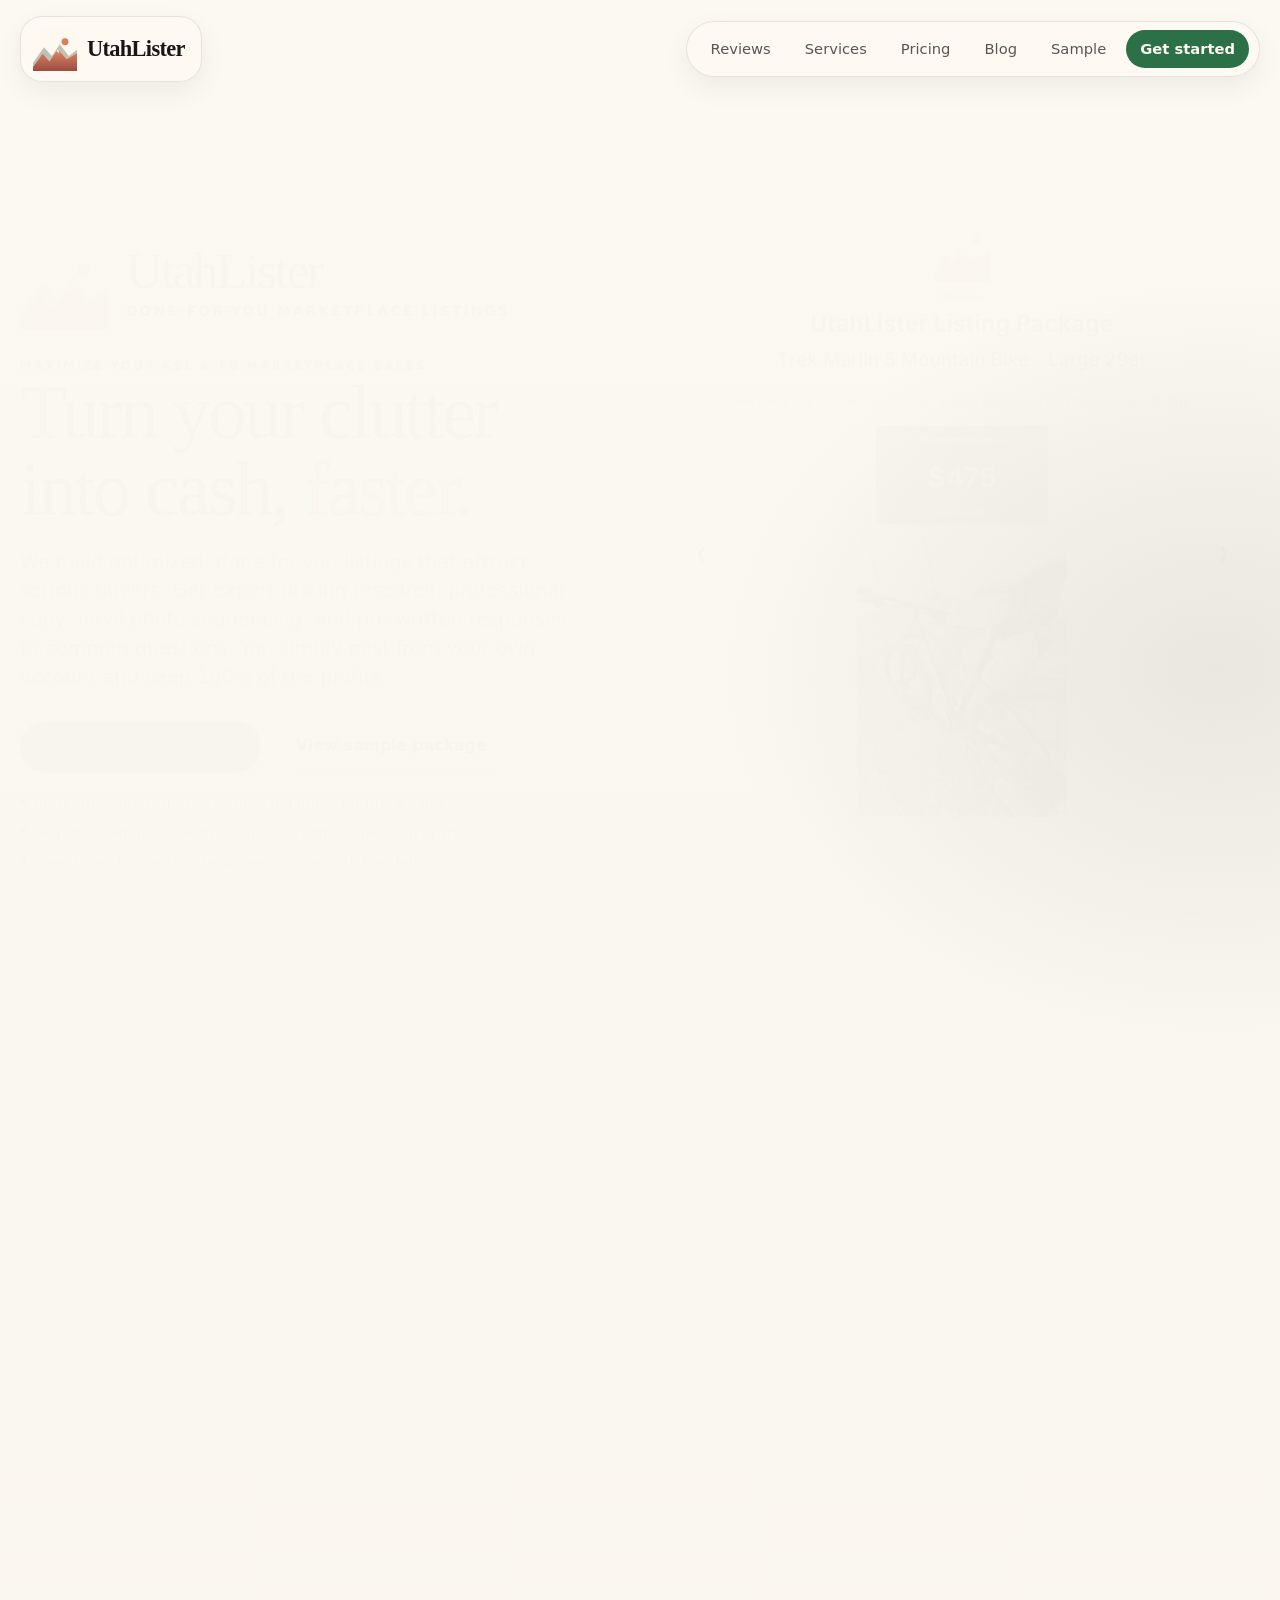
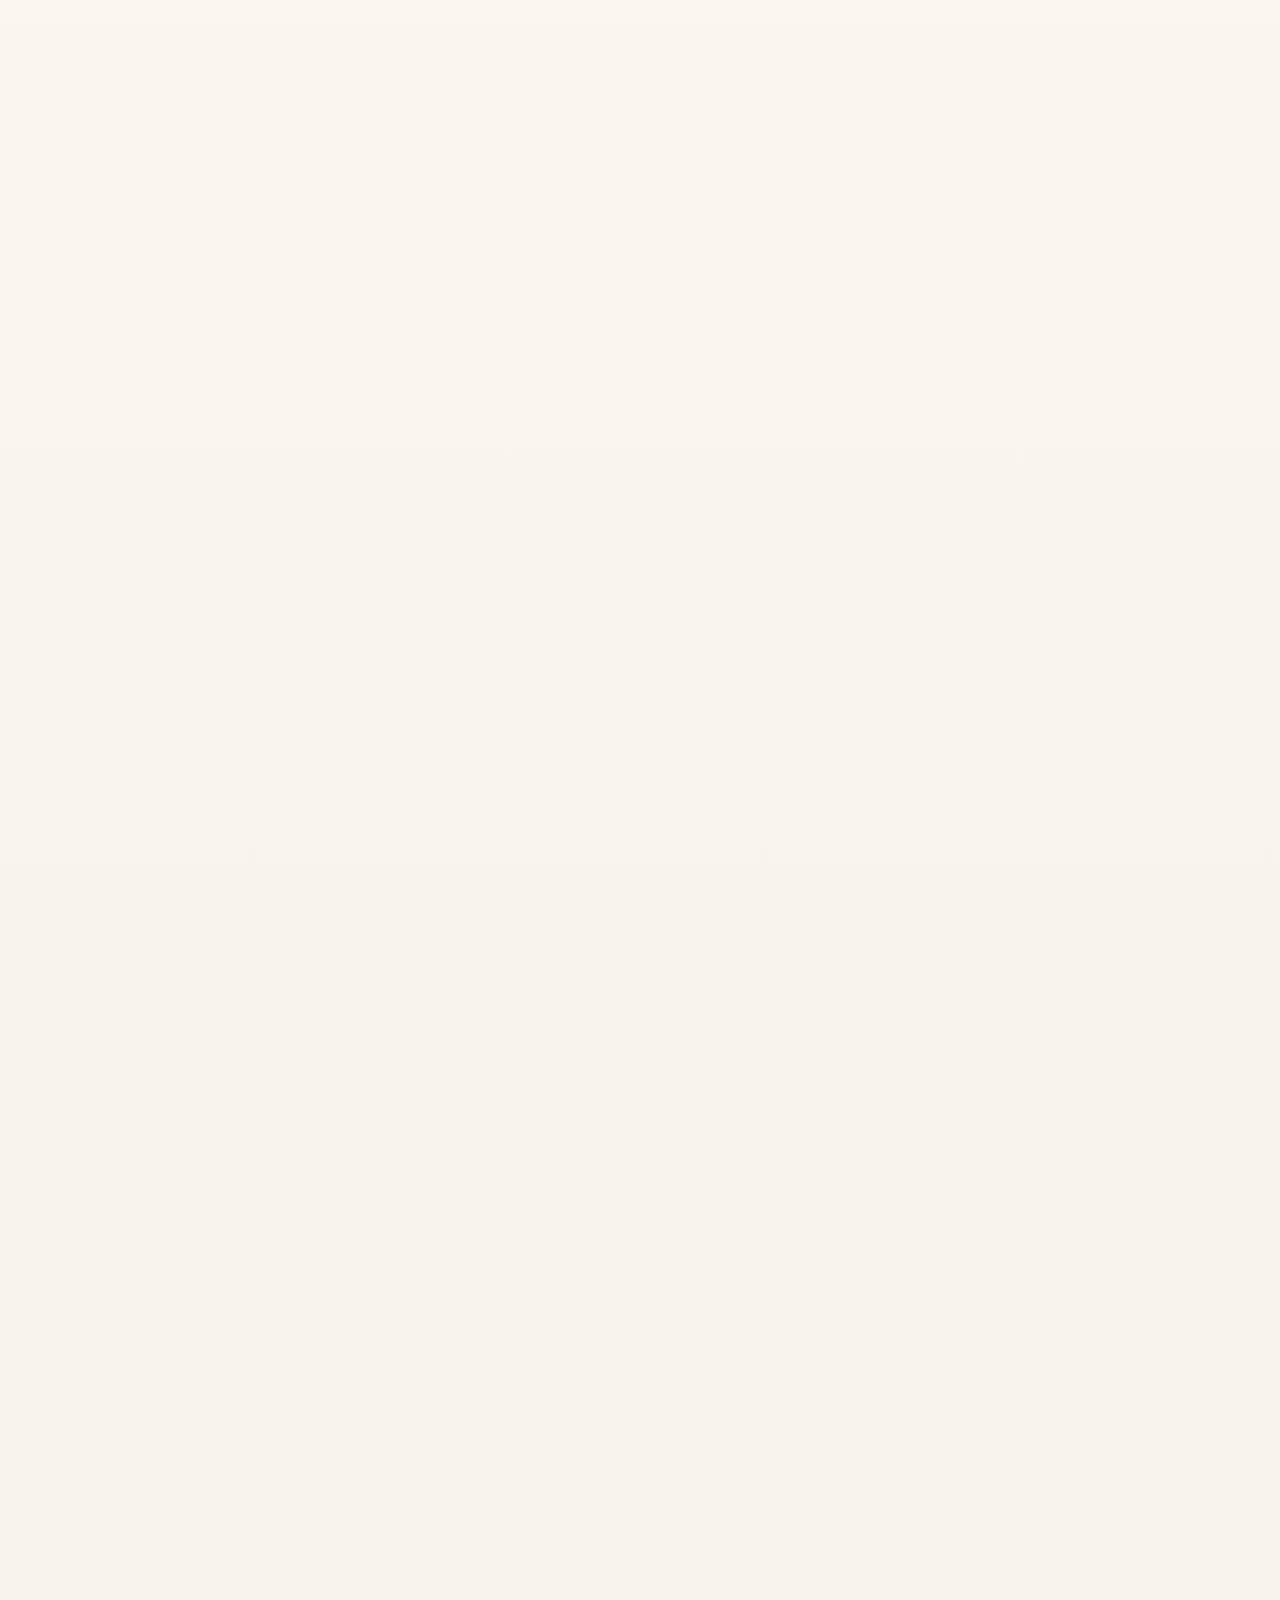
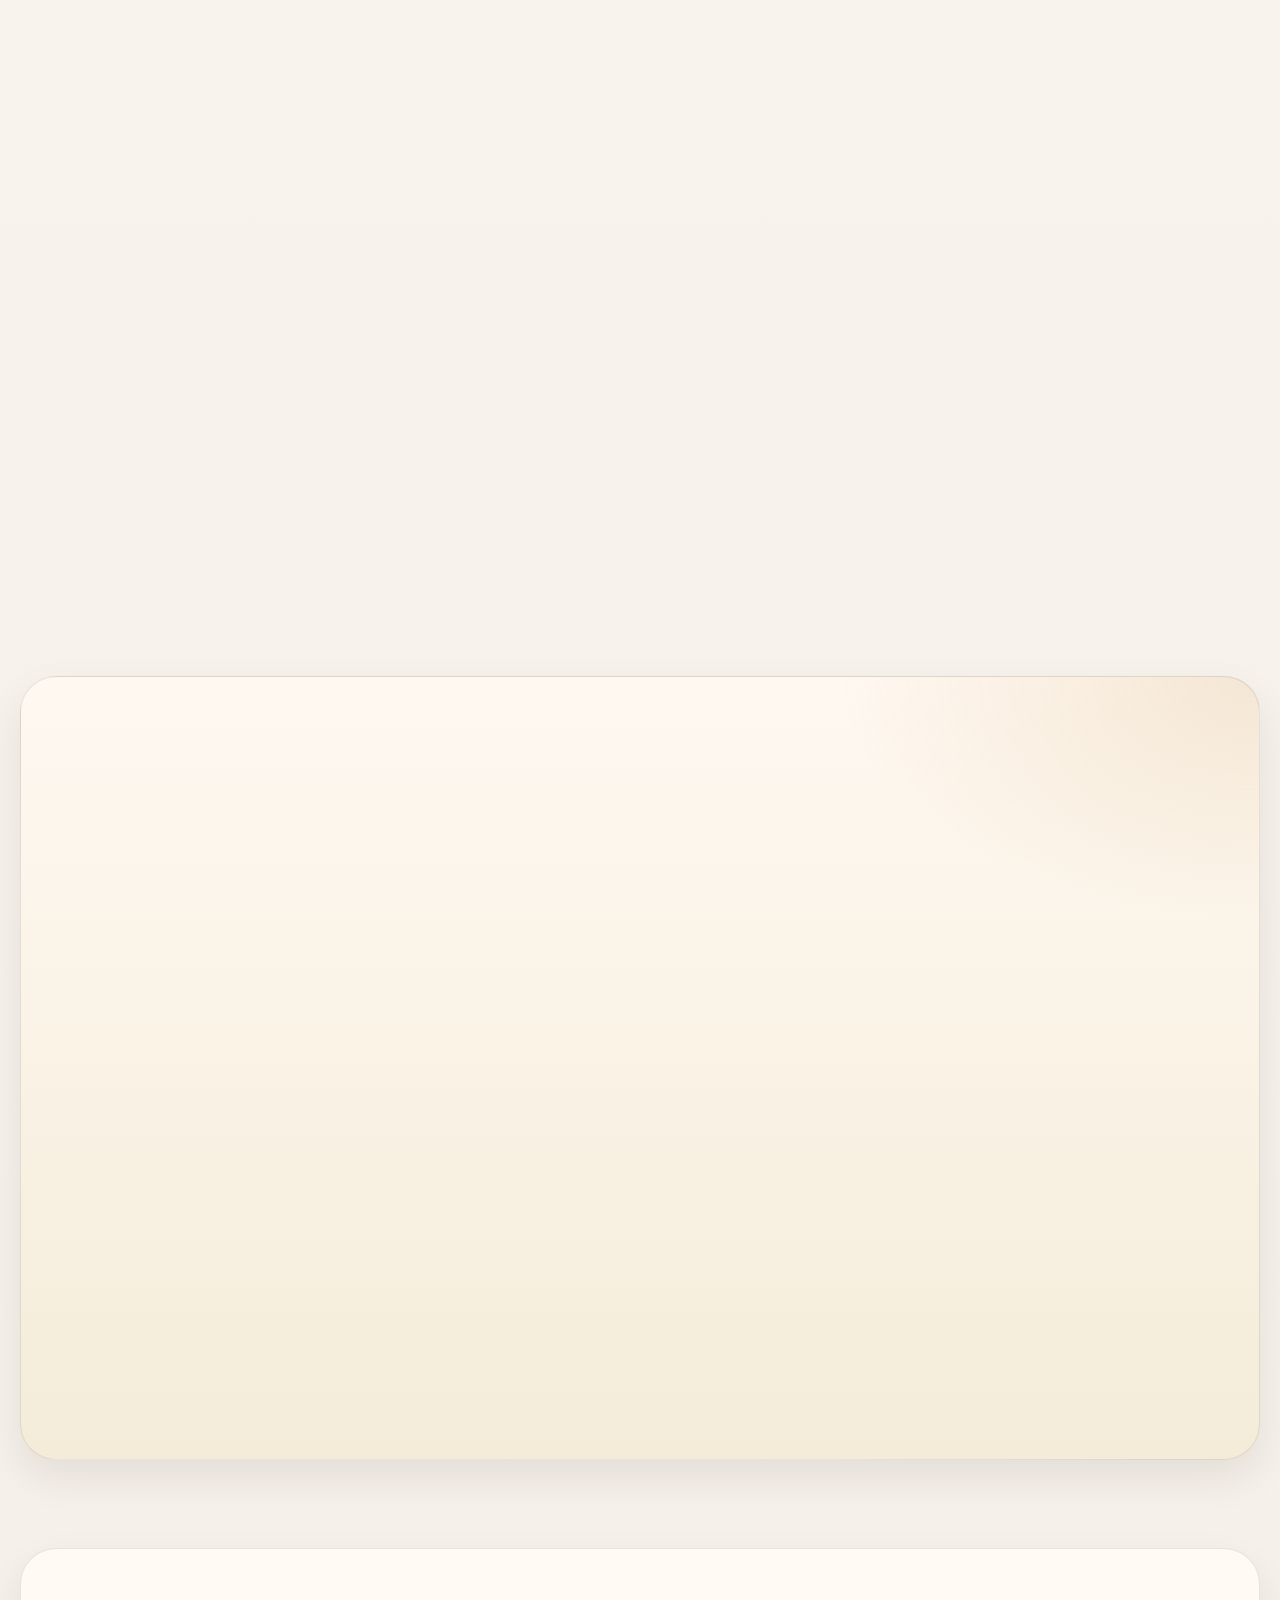
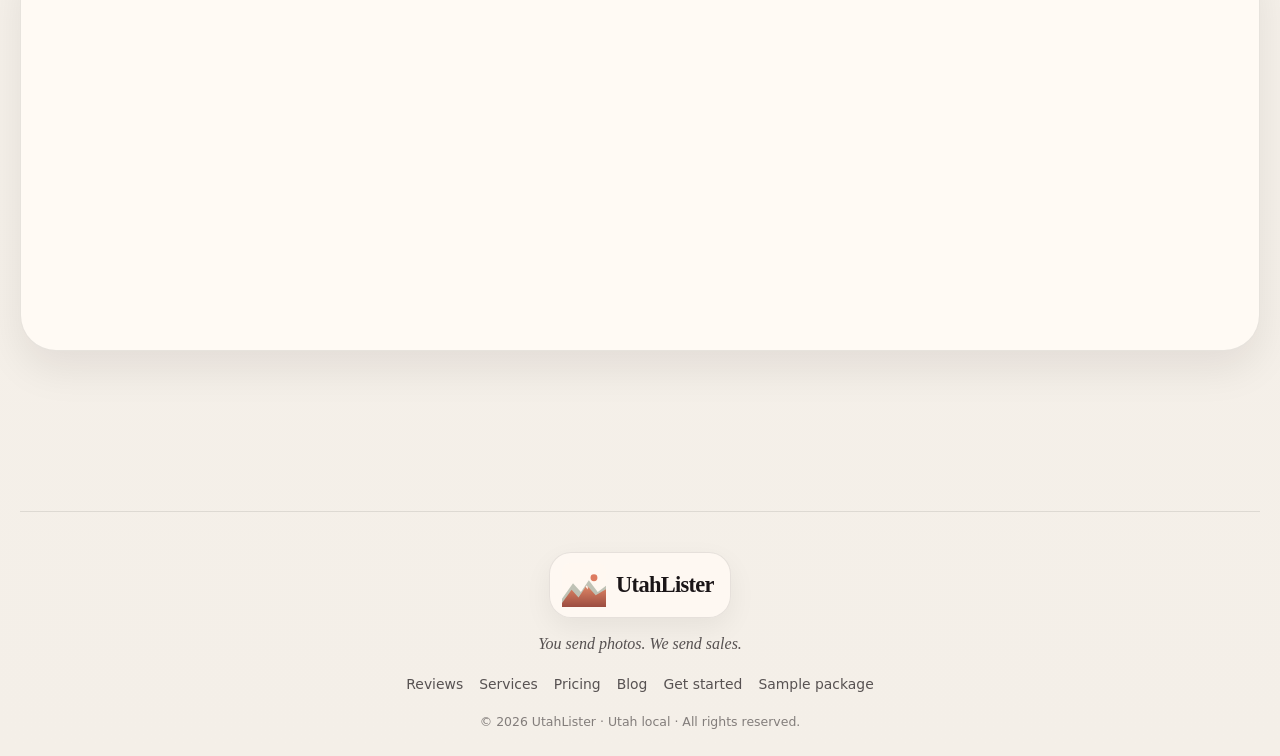
==== site/index.html @ 416da2c8 "Track website source and assets" ====
<!doctype html>
<html lang="en">

<head>
  <meta charset="utf-8">
  <meta name="viewport" content="width=device-width, initial-scale=1">
  <title>UtahLister — Utah's done-for-you listing service</title>
  <meta name="description"
    content="You send photos. We send sales. UtahLister builds your Facebook Marketplace and KSL Classifieds listings — pricing, copy, photo order, and buyer responses included.">
  <meta property="og:title" content="UtahLister — Utah's done-for-you listing service">
  <meta property="og:description"
    content="You send photos. We send sales. Utah-local, done-for-you marketplace listing service.">
  <meta name="referrer" content="strict-origin-when-cross-origin">
  <meta http-equiv="Content-Security-Policy"
    content="default-src 'self'; base-uri 'self'; object-src 'none'; img-src 'self' data: https:; style-src 'self' https://fonts.googleapis.com; font-src 'self' data: https://fonts.gstatic.com; script-src 'self'; connect-src 'self' https:; form-action 'self' https:; upgrade-insecure-requests">
  <link rel="icon" href="favicon.svg" type="image/svg+xml">
  <link rel="stylesheet" href="fonts/fonts.css">
  <link rel="stylesheet" href="styles.css">
</head>

<body>

  <header class="site-header">
    <a class="brandmark" href="#top" aria-label="UtahLister home">
      <img class="brandmark-icon" src="favicon.svg" alt="UtahLister mountain mark" width="36" height="36">
      <span class="brandmark-name">UtahLister</span>
    </a>
    <nav class="site-nav" aria-label="Primary">
      <a href="#reviews">Reviews</a>
      <a href="#offer">Services</a>
      <a href="#pricing">Pricing</a>
      <a href="#blog">Blog</a>
      <a href="sample-listing-package.html">Sample</a>
      <a class="nav-cta" href="#contact">Get started</a>
    </nav>
  </header>

  <main id="top">

    <!-- ══════════════════════════════ HERO ══════════════════════════════ -->
    <section class="hero">
      <div class="hero-top-row">

        <div class="hero-copy reveal">
          <div class="hero-brand-lockup" aria-hidden="true">
            <img class="hero-brand-icon" src="favicon.svg" alt="" width="88" height="88">
            <div class="hero-brand-text">
              <span class="hero-brand-name">UtahLister</span>
              <span class="hero-brand-tag">done-for-you marketplace listings</span>
            </div>
          </div>
          <p class="eyebrow">Maximize your KSL & FB Marketplace Sales</p>
          <h1>Turn your clutter into cash, <em>faster.</em></h1>
          <p class="hero-lead">
            We build optimized, done-for-you listings that attract serious buyers. Get expert pricing research,
            professional copy, ideal photo sequencing, and pre-written responses to common questions. You simply post
            from your own account and keep 100% of the profits.
          </p>
          <div class="hero-actions">
            <a class="button button-primary" href="#contact">Start your first listing</a>
            <a class="button button-ghost" href="sample-listing-package.html">View sample package</a>
          </div>
          <ul class="hero-points">
            <li>Stop guessing: Data-backed pricing lanes for quick sales</li>
            <li>Skip the lowballers: Professional copy that builds buyer trust</li>
            <li>Save time: Pre-written responses for smooth handoffs</li>
          </ul>
        </div>

        <div class="hero-carousel-container reveal">
          <div class="package-carousel">
            <div class="carousel-track">
              <img src="sample-listing-package-renders/page-01.png" alt="Listing Package Page 1" class="carousel-slide">
              <img src="sample-listing-package-renders/page-02.png" alt="Listing Package Page 2" class="carousel-slide">
              <img src="sample-listing-package-renders/page-03.png" alt="Listing Package Page 3" class="carousel-slide">
              <img src="sample-listing-package-renders/page-04.png" alt="Listing Package Page 4" class="carousel-slide">
              <img src="sample-listing-package-renders/page-05.png" alt="Listing Package Page 5" class="carousel-slide">
              <img src="sample-listing-package-renders/page-06.png" alt="Listing Package Page 6" class="carousel-slide">
            </div>
            <button class="carousel-btn prev-btn" aria-label="Previous page">❮</button>
            <button class="carousel-btn next-btn" aria-label="Next page">❯</button>
          </div>
        </div>

      </div>

      <div class="hero-bottom-row reveal">
        <div class="hiw-card">
          <p class="eyebrow" style="text-align: center; margin-bottom: 24px;">How it works</p>
          <ol class="hiw-list" style="justify-content: center; flex-wrap: wrap;">
            <li class="hiw-item">
              <span class="hiw-badge hiw-you">1</span>
              <div class="hiw-content">
                <strong>You send the details</strong>
                <p>Snap a few photos and send us basic info about your item. No formatting required.</p>
              </div>
            </li>
            <li class="hiw-item">
              <span class="hiw-badge hiw-us">2</span>
              <div class="hiw-content">
                <strong>We build the listing</strong>
                <p>Within one business day, you receive a ready-to-post package with pricing, copy, and photo order.</p>
              </div>
            </li>
            <li class="hiw-item">
              <span class="hiw-badge hiw-you">3</span>
              <div class="hiw-content">
                <strong>You post & profit</strong>
                <p>Copy our text, upload your photos, and post. Your account, your local pickup, your money.</p>
              </div>
            </li>
          </ol>
        </div>
      </div>
    </section>

    <!-- ══════════════════════════════ REVIEWS ══════════════════════════════ -->
    <section id="reviews" class="section">
      <div class="section-intro reveal">
        <p class="eyebrow">Buyer feedback</p>
        <h2>Feedback from real transactions.</h2>
        <p>Buyer reviews from Nicole's Facebook Marketplace seller profile — every pickup was smooth, on time, and
          exactly as described.</p>
      </div>

      <div class="reviews-shell reveal">
        <div class="reviews-controls" aria-label="Review carousel controls">
          <button class="review-button" type="button" data-review-prev aria-label="Scroll reviews left">&#8592;
            Prev</button>
          <button class="review-button" type="button" data-review-next aria-label="Scroll reviews right">Next
            &#8594;</button>
        </div>
        <div class="reviews-track" data-review-track>

          <article class="review-card">
            <div class="review-card-top">
              <div class="avatar-mono avatar-canyon">M</div>
              <div>
                <h3>Mary Anne</h3>
                <p class="review-date">April 22, 2026</p>
              </div>
              <p class="review-stars" aria-label="5 out of 5 stars">&#9733;&#9733;&#9733;&#9733;&#9733;</p>
            </div>
            <p class="review-copy">"She's great and responds quickly to your message."</p>
          </article>

          <article class="review-card">
            <div class="review-card-top">
              <div class="avatar-mono avatar-sage">A</div>
              <div>
                <h3>Adam</h3>
                <p class="review-date">April 19, 2026</p>
              </div>
              <p class="review-stars" aria-label="5 out of 5 stars">&#9733;&#9733;&#9733;&#9733;&#9733;</p>
            </div>
            <p class="review-tags">Punctuality · Communication · Pricing · Item Description</p>
            <p class="review-copy">"I was glad to get a good item at a very reasonable price. The transaction was easy.
              I would buy from Nicole again."</p>
          </article>

          <article class="review-card">
            <div class="review-card-top">
              <div class="avatar-mono avatar-gold">C</div>
              <div>
                <h3>Casey</h3>
                <p class="review-date">December 29, 2025</p>
              </div>
              <p class="review-stars" aria-label="5 out of 5 stars">&#9733;&#9733;&#9733;&#9733;&#9733;</p>
            </div>
            <p class="review-tags">Punctuality · Communication · Pricing · Item Description</p>
            <p class="review-copy">"It was a smooth transaction and she was easy to work with!"</p>
          </article>

          <article class="review-card">
            <div class="review-card-top">
              <div class="avatar-mono avatar-clay">B</div>
              <div>
                <h3>Ben</h3>
                <p class="review-date">November 24, 2025</p>
              </div>
              <p class="review-stars" aria-label="5 out of 5 stars">&#9733;&#9733;&#9733;&#9733;&#9733;</p>
            </div>
            <p class="review-copy">"Very kind and very understanding. Quality person worth buying from."</p>
          </article>

          <article class="review-card">
            <div class="review-card-top">
              <div class="avatar-mono avatar-deep">K</div>
              <div>
                <h3>Kendra</h3>
                <p class="review-date">April 22, 2026</p>
              </div>
              <p class="review-stars" aria-label="5 out of 5 stars">&#9733;&#9733;&#9733;&#9733;&#9733;</p>
            </div>
            <p class="review-tags">Punctuality · Communication · Pricing</p>
            <p class="review-copy">"5-star buyer experience from start to finish."</p>
          </article>

          <article class="review-card">
            <div class="review-card-top">
              <div class="avatar-mono avatar-canyon">I</div>
              <div>
                <h3>Isaac</h3>
                <p class="review-date">April 17, 2026</p>
              </div>
              <p class="review-stars" aria-label="5 out of 5 stars">&#9733;&#9733;&#9733;&#9733;&#9733;</p>
            </div>
            <p class="review-tags">Punctuality · Communication · Pricing · Item Description</p>
            <p class="review-copy">"Fast, easy, and exactly what was described."</p>
          </article>

          <article class="review-card">
            <div class="review-card-top">
              <div class="avatar-mono avatar-sage">J</div>
              <div>
                <h3>John</h3>
                <p class="review-date">November 29, 2025</p>
              </div>
              <p class="review-stars" aria-label="5 out of 5 stars">&#9733;&#9733;&#9733;&#9733;&#9733;</p>
            </div>
            <p class="review-tags">Punctuality · Communication · Pricing · Item Description</p>
            <p class="review-copy">"Great seller, smooth handoff. Would recommend."</p>
          </article>

          <article class="review-card">
            <div class="review-card-top">
              <div class="avatar-mono avatar-gold">A</div>
              <div>
                <h3>Andrea</h3>
                <p class="review-date">April 17, 2026</p>
              </div>
              <p class="review-stars" aria-label="5 out of 5 stars">&#9733;&#9733;&#9733;&#9733;&#9733;</p>
            </div>
            <p class="review-copy">"Really pleasant experience. Item was exactly as listed."</p>
          </article>

          <article class="review-card">
            <div class="review-card-top">
              <div class="avatar-mono avatar-clay">S</div>
              <div>
                <h3>Sydney</h3>
                <p class="review-date">March 26, 2026</p>
              </div>
              <p class="review-stars" aria-label="5 out of 5 stars">&#9733;&#9733;&#9733;&#9733;&#9733;</p>
            </div>
            <p class="review-copy">"Super easy pickup and a fair price. Will look for their listings again."</p>
          </article>

        </div>
      </div>
    </section>

    <!-- ══════════════════════════════ PATHS ══════════════════════════════ -->
    <section id="offer" class="section">
      <div class="section-intro reveal">
        <p class="eyebrow">Pick your path</p>
        <h2>Starting fresh or need a rescue?</h2>
        <p>Two ways to work with UtahLister — for items that aren't listed yet and for listings that aren't converting.
        </p>
      </div>

      <div class="paths-grid paths-grid-two reveal">
        <article class="path-card">
          <div class="path-card-top">
            <p class="path-eyebrow">Path 01</p>
            <span class="path-price">Starts at $5</span>
          </div>
          <h3>New Listing Build</h3>
          <p>For an item that isn't live yet. Send photos and notes — get back a posting-ready package.</p>
          <ul class="path-list">
            <li>Quick-sale and max-profit price lanes</li>
            <li>Facebook Marketplace &amp; KSL Classifieds copy</li>
            <li>Photo order + pre-written buyer responses</li>
            <li>48-hour follow-through check-in</li>
          </ul>
          <div class="path-card-footer">
            <a class="button button-primary" href="#contact" data-path="new_listing_build">Start a new listing</a>
          </div>
        </article>

        <article class="path-card path-card-featured">
          <div class="path-card-top">
            <p class="path-eyebrow">Path 02</p>
            <span class="path-price">Audit starts at $19</span>
          </div>
          <h3>Listing Rescue</h3>
          <p>For a live listing that's sitting too long. UtahLister diagnoses the problem and gives you a cleaner
            relaunch plan.</p>
          <ul class="path-list">
            <li>Findability and clarity diagnosis</li>
            <li>Relist vs. edit recommendation</li>
            <li>Repriced copy, new image order, missing-detail fix</li>
            <li>Audit fee credited toward a full New Listing Build</li>
          </ul>
          <div class="path-card-footer">
            <a class="button button-primary" href="#contact" data-path="listing_rescue">Rescue my listing</a>
          </div>
        </article>
      </div>
    </section>

    <!-- ══════════════════════════════ PRICING ══════════════════════════════ -->
    <section id="pricing" class="section">
      <div class="section-intro reveal">
        <p class="eyebrow">Transparent pricing</p>
        <h2>A fraction of what you'd lose doing it wrong.</h2>
        <p>A flat fee per item. No commission, no cut of your sale — you keep everything the buyer pays you.</p>
      </div>

      <div class="compare-block reveal">
        <h3 class="compare-title">Cost to sell a $200 item</h3>
        <div class="compare-rows">
          <div class="bar-row">
            <span class="bar-label">UtahLister</span>
            <div class="bar-track">
              <div class="bar-fill bar-fill-green" data-bar-width="14"></div>
            </div>
            <span class="bar-value">$29</span>
          </div>
          <div class="bar-row">
            <span class="bar-label">Consignment shop</span>
            <div class="bar-track">
              <div class="bar-fill bar-fill-canyon" data-bar-width="70"></div>
            </div>
            <span class="bar-value">~$70 (35%)</span>
          </div>
          <div class="bar-row">
            <span class="bar-label">Estate sale company</span>
            <div class="bar-track">
              <div class="bar-fill bar-fill-deep" data-bar-width="90"></div>
            </div>
            <span class="bar-value">~$90 (45%)</span>
          </div>
          <div class="bar-row">
            <span class="bar-label">DIY (your time @ $25/hr)</span>
            <div class="bar-track">
              <div class="bar-fill bar-fill-sage" data-bar-width="75"></div>
            </div>
            <span class="bar-value">~$75 (3 hrs)</span>
          </div>
        </div>
        <p class="compare-note">You keep the payout. UtahLister keeps the fee flat.</p>
      </div>

      <div class="pricing-grid reveal">
        <article class="pricing-card">
          <p class="pricing-label">New Listing Build</p>
          <div class="pricing-table">
            <div class="pricing-row"><span>Under $50 item value</span><strong>$5</strong></div>
            <div class="pricing-row"><span>$50 – $149 item value</span><strong>$15</strong></div>
            <div class="pricing-row"><span>$150 – $299 item value</span><strong>$29</strong></div>
            <div class="pricing-row"><span>$300 – $599 item value</span><strong>$49</strong></div>
            <div class="pricing-row pricing-row-last"><span>$600+ item value</span><strong>Custom quote</strong></div>
          </div>
        </article>

        <article class="pricing-card pricing-card-accent">
          <p class="pricing-label">Listing Rescue</p>
          <div class="pricing-table">
            <div class="pricing-row"><span>Rescue Audit — diagnosis only</span><strong>$19</strong></div>
            <div class="pricing-row"><span>Standard rescue — most household items</span><strong>$29</strong></div>
            <div class="pricing-row"><span>Bulky/complex — furniture, electronics, sets</span><strong>$49</strong></div>
            <div class="pricing-row"><span>Premium — high-value or multi-item lots</span><strong>$79+</strong></div>
            <div class="pricing-row pricing-row-last"><span>Audit fee credit</span><strong>Applied toward a New Listing
                Build</strong></div>
          </div>
        </article>
      </div>
    </section>

    <!-- ══════════════════════════════ BLOG ══════════════════════════════ -->
    <section id="blog" class="blog-section">
      <div class="blog-inner">
        <div class="section-intro reveal">
          <p class="eyebrow">From the blog</p>
          <h2>Better listings start with better knowledge.</h2>
          <p>Tips on pricing, photos, and marketplace mechanics — written for Utah sellers.</p>
        </div>

        <div class="blog-grid reveal">
          <article class="blog-card">
            <div class="blog-card-meta">
              <span class="blog-tag">Listings</span>
              <span class="blog-date">April 2026</span>
            </div>
            <h3>5 Listing Titles That Got Way More Clicks</h3>
            <p>The first 6 words of your title are doing 80% of the work. Here's what separates titles that scroll past
              from ones that get tapped.</p>
            <span class="blog-coming-soon">Coming soon</span>
          </article>

          <article class="blog-card">
            <div class="blog-card-meta">
              <span class="blog-tag">Strategy</span>
              <span class="blog-date">March 2026</span>
            </div>
            <h3>When to Relist vs. Edit a Stale Listing</h3>
            <p>Facebook Marketplace treats relists and edits differently. Get this wrong and you're sending a listing
              into the algorithm blind.</p>
            <span class="blog-coming-soon">Coming soon</span>
          </article>

          <article class="blog-card">
            <div class="blog-card-meta">
              <span class="blog-tag">Pricing</span>
              <span class="blog-date">February 2026</span>
            </div>
            <h3>How to Price a Used Item You've Never Sold Before</h3>
            <p>Most sellers anchor to what they paid. Here's how to find what buyers in your zip code are actually
              willing to pay today.</p>
            <span class="blog-coming-soon">Coming soon</span>
          </article>
        </div>

        <div class="newsletter-card reveal">
          <div class="newsletter-copy">
            <h3>Get listing tips in your inbox.</h3>
            <p>One short email per week — actionable tips for selling faster on Facebook Marketplace and KSL.</p>
          </div>
          <form class="newsletter-form" id="newsletter-form" novalidate>
            <label for="newsletter-email" class="sr-only">Email address</label>
            <input type="email" id="newsletter-email" name="email" placeholder="your@email.com" maxlength="200"
              autocomplete="email" required>
            <button class="button button-primary" type="submit">Subscribe</button>
            <p class="newsletter-status" id="newsletter-status" aria-live="polite"></p>
          </form>
        </div>
      </div>
    </section>

    <!-- ══════════════════════════════ CONTACT ══════════════════════════════ -->
    <section id="contact" class="section contact-section">
      <div class="contact-copy reveal">
        <p class="eyebrow">Get started</p>
        <h2>Tell us about your item. Get back a clear posting plan.</h2>
        <p>The more detail you share, the faster we can turn it around.</p>
      </div>

      <form class="contact-form reveal" id="intake-form" action="#" method="post" novalidate>

        <div class="input-grid">
          <label>Your name
            <input type="text" name="lead_name" placeholder="First name is fine" maxlength="100" autocomplete="name"
              required>
          </label>
          <label>Best contact
            <input type="text" name="best_contact" placeholder="Phone or email" maxlength="200" autocomplete="email"
              required>
          </label>
        </div>

        <label>Service path
          <select name="service_path" id="service-path" required>
            <option value="">Select one</option>
            <option value="new_listing_build">New Listing Build — item not yet posted</option>
            <option value="listing_rescue">Listing Rescue — item already live</option>
            <option value="not_sure">Not sure yet</option>
          </select>
        </label>

        <!-- NEW LISTING BUILD fields -->
        <div class="form-fields-conditional" id="fields-new-listing" hidden>
          <div class="input-grid">
            <label>Item name
              <input type="text" name="item" placeholder="What do you want to sell?" maxlength="140">
            </label>
            <label>Estimated item value
              <select name="item_value_range">
                <option value="">Select a range</option>
                <option value="under_50">Under $50</option>
                <option value="50_149">$50 – $149</option>
                <option value="150_299">$150 – $299</option>
                <option value="300_599">$300 – $599</option>
                <option value="600_plus">$600+</option>
              </select>
            </label>
          </div>
          <div class="input-grid">
            <label>Sale goal
              <select name="sale_goal">
                <option value="">Select one</option>
                <option value="quick_sale">Quick sale</option>
                <option value="max_profit">Max profit</option>
                <option value="not_sure">Not sure yet</option>
              </select>
            </label>
            <label>City / region
              <input type="text" name="city_region" placeholder="Lehi, Provo, Draper…" maxlength="80">
            </label>
          </div>
          <label>Photo folder link (optional)
            <input type="url" name="photo_folder_link" maxlength="2000" placeholder="Google Drive, iCloud, Dropbox…">
          </label>
          <label>Notes about the item
            <textarea name="notes" rows="4" maxlength="2000"
              placeholder="Condition, what's included, anything a buyer should know, pickup notes…"></textarea>
          </label>
        </div>

        <!-- LISTING RESCUE fields -->
        <div class="form-fields-conditional" id="fields-rescue" hidden>
          <label>Live listing URL
            <input type="url" name="listing_url" maxlength="2000"
              placeholder="Facebook Marketplace or KSL Classifieds link">
          </label>
          <div class="input-grid">
            <label>How long has it been live?
              <select name="listing_age">
                <option value="">Select one</option>
                <option value="less_than_week">Less than a week</option>
                <option value="1_2_weeks">1 – 2 weeks</option>
                <option value="3_4_weeks">3 – 4 weeks</option>
                <option value="over_month">Over a month</option>
              </select>
            </label>
            <label>City / region
              <input type="text" name="city_region_rescue" placeholder="Lehi, Provo, Draper…" maxlength="80">
            </label>
          </div>
          <label>What feels wrong about it?
            <textarea name="rescue_notes" rows="4" maxlength="2000"
              placeholder="Low clicks, no messages, lowball offers, stale title, bad photos — tell us what you're seeing…"></textarea>
          </label>
        </div>

        <!-- NOT SURE fields -->
        <div class="form-fields-conditional" id="fields-not-sure" hidden>
          <label>Tell us what you're working with
            <textarea name="general_notes" rows="5" maxlength="2000"
              placeholder="Describe the item, the situation, and what outcome you're hoping for — we'll figure out the right path."></textarea>
          </label>
        </div>

        <input type="hidden" name="lead_source" value="website">
        <label class="honeypot" aria-hidden="true">Company
          <input type="text" name="company" tabindex="-1" autocomplete="off">
        </label>

        <div class="contact-actions" id="contact-actions" hidden>
          <button class="button button-primary" id="submit-button" type="submit">Send intake</button>
          <p class="form-note form-note-privacy">Don't include your home address or any account passwords here.</p>
        </div>

        <p class="form-note" id="form-note">Reply target: within one business day.</p>
        <p class="form-status" id="form-status" aria-live="polite"></p>
      </form>
    </section>

  </main>

  <footer class="site-footer">
    <div class="footer-inner">
      <a class="brandmark" href="#top" aria-label="UtahLister home">
        <img class="brandmark-icon" src="favicon.svg" alt="UtahLister mountain mark" width="28" height="28">
        <span class="brandmark-name">UtahLister</span>
      </a>
      <p class="footer-tagline">You send photos. We send sales.</p>
      <nav class="footer-nav" aria-label="Footer">
        <a href="#reviews">Reviews</a>
        <a href="#offer">Services</a>
        <a href="#pricing">Pricing</a>
        <a href="#blog">Blog</a>
        <a href="#contact">Get started</a>
        <a href="sample-listing-package.html">Sample package</a>
      </nav>
      <p class="footer-legal">© 2026 UtahLister · Utah local · All rights reserved.</p>
    </div>
  </footer>

  <script src="config.js"></script>
  <script src="script.js"></script>
</body>

</html>
---- site/fonts/fonts.css ----
/* Fraunces (display serif) + Geist (body) + Geist Mono (numerics) via Google Fonts.
   CSP in index.html allows fonts.googleapis.com (style-src) and fonts.gstatic.com (font-src). */
@import url('https://fonts.googleapis.com/css2?family=Fraunces:opsz,wght@9..144,400;9..144,500;9..144,600;9..144,700;9..144,800&family=Geist:wght@400;500;600;700&family=Geist+Mono:wght@500;600;700&display=swap');
---- site/styles.css ----
:root {
  --bg: #f4efe8;
  --surface: rgba(255, 252, 247, 0.92);
  --surface-strong: #fffaf4;
  --ink: #1a1517;
  --ink-soft: rgba(26, 21, 23, 0.72);
  --ink-mute: rgba(26, 21, 23, 0.52);
  --line: rgba(26, 21, 23, 0.1);
  --line-strong: rgba(26, 21, 23, 0.18);
  --canyon: #d06757;
  --canyon-light: #e08766;
  --canyon-deep: #8c4438;
  --sage: #66745f;
  --sage-light: #8a9785;
  --gold: #c08a3d;
  --cream: #fff8f1;
  --green: #2c7048;
  --green-deep: #1d5232;
  --shadow-lg: 0 34px 80px rgba(20, 16, 17, 0.12);
  --shadow-md: 0 18px 42px rgba(20, 16, 17, 0.08);
  --shadow-sm: 0 6px 16px rgba(20, 16, 17, 0.06);
  --radius-xl: 36px;
  --radius-lg: 28px;
  --radius-md: 20px;
  --site-width: min(1240px, calc(100% - 40px));
  --font-display: "Fraunces", "Iowan Old Style", Georgia, serif;
  --font-body: "Geist", "Inter", system-ui, -apple-system, sans-serif;
  --font-mono: "Geist Mono", "SF Mono", Menlo, monospace;
}

* {
  * {
    box-sizing: border-box;
    font-variant-ligatures: none !important;
    font-feature-settings: "liga" 0, "clig" 0, "calt" 0 !important;
  }
}

html {
  scroll-behavior: smooth;
}

body {
  margin: 0;
  min-height: 100vh;
  font-family: var(--font-body);
  font-size: 17px;
  line-height: 1.55;
  color: var(--ink);
  background:
    radial-gradient(1200px 800px at 8% -10%, rgba(208, 103, 87, 0.14), transparent 55%),
    radial-gradient(900px 700px at 95% 12%, rgba(102, 116, 95, 0.12), transparent 55%),
    linear-gradient(180deg, #fcf8f2 0%, var(--bg) 100%);
  -webkit-font-smoothing: antialiased;
  text-rendering: auto;
  /* Fixes the weird merging */
  font-variant-ligatures: none;
  /* Stops f's from connecting to other letters */
}

img {
  display: block;
  max-width: 100%;
}

a {
  color: inherit;
}

h1,
h2,
h3,
h4 {
  margin: 0;
  font-family: var(--font-display);
  font-weight: 600;
  letter-spacing: -0.02em;
  color: var(--ink);
}

h1 {
  font-size: clamp(2.8rem, 6vw, 5.2rem);
  font-weight: 500;
  line-height: 1;
  letter-spacing: -0.035em;
  font-variation-settings: "opsz" 144;
}

h2 {
  font-size: clamp(2rem, 4vw, 3.4rem);
  line-height: 1.05;
  letter-spacing: -0.025em;
  font-variation-settings: "opsz" 120;
}

h3 {
  font-size: clamp(1.2rem, 1.8vw, 1.5rem);
  line-height: 1.25;
  font-variation-settings: "opsz" 36;
}

p {
  margin: 0;
}

.eyebrow {
  margin: 0;
  font-family: var(--font-body);
  text-transform: uppercase;
  letter-spacing: 0.18em;
  font-size: 0.74rem;
  font-weight: 600;
  color: var(--canyon-deep);
}

/* ---------- Header ---------- */

.site-header,
main {
  width: var(--site-width);
  margin: 0 auto;
}

.site-header {
  position: sticky;
  top: 0;
  z-index: 20;
  display: flex;
  align-items: center;
  justify-content: space-between;
  gap: 18px;
  padding: 16px 0 0;
}

.brandmark,
.site-nav {
  border: 1px solid var(--line);
  background: rgba(255, 250, 244, 0.85);
  backdrop-filter: blur(18px);
  -webkit-backdrop-filter: blur(18px);
  box-shadow: 0 10px 28px rgba(20, 16, 17, 0.06);
}

.brandmark {
  display: inline-flex;
  padding: 10px 16px 10px 12px;
  border-radius: 22px;
  text-decoration: none;
  align-items: center;
  gap: 10px;
}

.brandmark-icon {
  width: 44px;
  height: 44px;
  flex: none;
}

.brandmark-name {
  font-family: var(--font-display);
  font-weight: 600;
  font-size: 1.4rem;
  letter-spacing: -0.03em;
  font-variation-settings: "opsz" 36;
}

.site-nav {
  display: flex;
  flex-wrap: wrap;
  gap: 6px;
  padding: 8px 10px;
  border-radius: 999px;
}

.site-nav a {
  text-decoration: none;
  color: var(--ink-soft);
  font-size: 0.92rem;
  font-weight: 500;
  padding: 8px 14px;
  border-radius: 999px;
  transition: background 160ms ease, color 160ms ease;
}

.site-nav a:hover {
  background: rgba(208, 103, 87, 0.08);
  color: var(--canyon-deep);
}

.site-nav .nav-cta {
  background: var(--green);
  color: var(--cream);
  font-weight: 600;
}

.site-nav .nav-cta:hover {
  background: var(--green-deep);
  color: var(--cream);
}

main {
  padding: 24px 0 80px;
}

/* ---------- Buttons ---------- */

.button {
  display: inline-flex;
  align-items: center;
  justify-content: center;
  min-height: 52px;
  padding: 0 24px;
  border: 1px solid transparent;
  border-radius: 999px;
  font: inherit;
  font-weight: 600;
  font-size: 0.98rem;
  text-decoration: none;
  cursor: pointer;
  transition: transform 180ms ease, background-color 180ms ease, box-shadow 180ms ease;
  white-space: nowrap;
}

.button:hover {
  transform: translateY(-2px);
}

.button:disabled {
  opacity: 0.7;
  cursor: wait;
  transform: none;
}

.button-primary {
  background: linear-gradient(135deg, var(--green), var(--green-deep));
  box-shadow: 0 8px 22px rgba(58, 112, 85, 0.28), inset 0 1px 1px rgba(255, 255, 255, 0.3);
  border: none;
}

.button-primary:hover {
  transform: translateY(-2px);
  box-shadow: 0 12px 28px rgba(58, 112, 85, 0.4), inset 0 1px 1px rgba(255, 255, 255, 0.3);
}

.button-canyon {
  background: var(--canyon);
  color: var(--cream);
  box-shadow: 0 8px 22px rgba(208, 103, 87, 0.28);
}

.button-canyon:hover {
  background: var(--canyon-deep);
}

.button-ghost {
  background: rgba(255, 255, 255, 0.7);
  border-color: var(--line);
  color: var(--ink);
}

.button-ghost:hover {
  background: var(--cream);
}

/* ---------- Hero ---------- */

.hero {
  display: grid;
  grid-template-columns: minmax(0, 1fr) minmax(0, 1fr);
  gap: clamp(28px, 4vw, 52px);
  align-items: start;
  padding: 40px 0 24px;
}

.hero-copy {
  max-width: 560px;
  padding-top: 6px;
}

.hero-brand-lockup {
  display: flex;
  align-items: center;
  gap: 18px;
  margin-bottom: 28px;
}

.hero-brand-icon {
  width: 88px;
  height: 88px;
  flex: none;
  filter: drop-shadow(0 10px 22px rgba(20, 16, 17, 0.08));
}

.hero-brand-text {
  display: grid;
  gap: 6px;
}

.hero-brand-name {
  font-family: var(--font-display);
  font-size: clamp(2.5rem, 4vw, 3.4rem);
  line-height: 0.95;
  letter-spacing: -0.045em;
  color: var(--ink);
}

.hero-brand-tag {
  font-size: 0.86rem;
  font-weight: 600;
  letter-spacing: 0.16em;
  text-transform: uppercase;
  color: var(--green-deep);
}

.hero h1 {
  background: linear-gradient(135deg, var(--ink) 30%, var(--canyon-deep) 100%);
  -webkit-background-clip: text;
  -webkit-text-fill-color: transparent;
  background-clip: text;
}

.hero h1 em {
  font-style: normal;
  font-weight: 500;
  background: none;
  -webkit-text-fill-color: var(--canyon-deep);
  color: var(--canyon-deep);
}

.hero-lead {
  margin-top: 20px;
  font-size: 1.2rem;
  line-height: 1.5;
  color: var(--ink-soft);
  max-width: 46ch;
}

.hero-actions {
  display: flex;
  flex-wrap: wrap;
  gap: 10px;
  margin-top: 28px;
}

.hero-trust {
  display: flex;
  flex-wrap: wrap;
  gap: 16px 22px;
  margin-top: 22px;
  color: var(--ink-mute);
  font-size: 0.9rem;
}

.hero-trust span {
  display: inline-flex;
  align-items: center;
  gap: 6px;
}

.hero-trust span::before {
  content: "";
  width: 7px;
  height: 7px;
  border-radius: 50%;
  background: var(--sage);
}

/* Hero infographic: before → after diff */
.diff-card {
  position: relative;
  display: grid;
  grid-template-columns: 1fr auto 1fr;
  align-items: center;
  gap: 14px;
  padding: 24px;
  border: 1px solid var(--line);
  border-radius: var(--radius-xl);
  background: var(--surface-strong);
  box-shadow: var(--shadow-lg);
}

.diff-side {
  border-radius: var(--radius-md);
  padding: 18px;
  border: 1px solid var(--line);
}

.diff-side.before {
  background: rgba(255, 250, 244, 0.6);
}

.diff-side.after {
  background: linear-gradient(180deg, rgba(208, 103, 87, 0.08), rgba(102, 116, 95, 0.05));
  border-color: rgba(208, 103, 87, 0.25);
}

.diff-tag {
  display: inline-block;
  font-size: 0.72rem;
  font-weight: 600;
  letter-spacing: 0.14em;
  text-transform: uppercase;
  padding: 4px 10px;
  border-radius: 999px;
  margin-bottom: 10px;
}

.diff-tag.before {
  background: rgba(26, 21, 23, 0.06);
  color: var(--ink-mute);
}

.diff-tag.after {
  background: rgba(47, 122, 78, 0.1);
  color: var(--green-deep);
}

.diff-headline {
  font-family: var(--font-display);
  font-size: 1rem;
  line-height: 1.25;
  margin-bottom: 6px;
  color: var(--ink);
  font-weight: 600;
}

.diff-side.before .diff-headline {
  color: var(--ink-soft);
}

.diff-meta {
  font-size: 0.86rem;
  color: var(--ink-mute);
  line-height: 1.45;
}

.diff-stats {
  display: grid;
  gap: 6px;
  margin-top: 12px;
}

.diff-stats div {
  display: flex;
  justify-content: space-between;
  font-size: 0.85rem;
  color: var(--ink-soft);
  padding: 6px 0;
  border-top: 1px dashed var(--line);
}

.diff-stats strong {
  font-family: var(--font-mono);
  font-weight: 600;
  color: var(--ink);
}

.diff-side.after .diff-stats strong {
  color: var(--canyon-deep);
}

.diff-arrow {
  width: 56px;
  height: 56px;
  display: grid;
  place-items: center;
  border-radius: 50%;
  background: var(--canyon);
  color: var(--cream);
  font-weight: 700;
  font-size: 1.6rem;
  box-shadow: 0 8px 20px rgba(208, 103, 87, 0.3);
  animation: pulse 2.4s ease-in-out infinite;
}

@keyframes pulse {

  0%,
  100% {
    transform: scale(1);
  }

  50% {
    transform: scale(1.08);
  }
}

.diff-result {
  margin-top: 18px;
  padding: 14px 16px;
  background: var(--ink);
  color: var(--cream);
  border-radius: var(--radius-md);
  display: flex;
  justify-content: space-between;
  align-items: center;
  flex-wrap: wrap;
  gap: 10px;
}

.diff-result strong {
  font-family: var(--font-display);
  font-weight: 500;
  font-size: 1.1rem;
  font-style: italic;
}

.diff-result span {
  font-family: var(--font-mono);
  font-size: 0.86rem;
  opacity: 0.85;
}

/* ---------- Section base ---------- */

.section {
  margin-top: 88px;
  scroll-margin-top: 100px;
}

.section-intro {
  display: grid;
  gap: 14px;
  margin-bottom: 36px;
  max-width: 60ch;
}

.section-intro p {
  font-size: 1.05rem;
  line-height: 1.6;
  color: var(--ink-soft);
}

.section-intro.center {
  margin-left: auto;
  margin-right: auto;
  text-align: center;
}

/* ---------- HOW IT WORKS (now near top) ---------- */

.how-section {
  margin-top: 56px;
  padding: 44px 36px;
  border-radius: var(--radius-xl);
  background:
    radial-gradient(800px 400px at 10% 0%, rgba(208, 103, 87, 0.1), transparent 60%),
    linear-gradient(180deg, #1a1517 0%, #241e21 100%);
  color: var(--cream);
  position: relative;
  overflow: hidden;
}

.how-section::before {
  content: "";
  position: absolute;
  inset: 0;
  background-image:
    linear-gradient(rgba(255, 248, 241, 0.04) 1px, transparent 1px),
    linear-gradient(90deg, rgba(255, 248, 241, 0.04) 1px, transparent 1px);
  background-size: 32px 32px;
  pointer-events: none;
  mask-image: radial-gradient(ellipse at center, black 30%, transparent 80%);
}

.how-section .eyebrow {
  color: var(--canyon-light);
}

.how-section h2 {
  color: var(--cream);
  max-width: 18ch;
}

.how-section .section-intro p {
  color: rgba(255, 248, 241, 0.78);
}

.how-grid {
  display: grid;
  grid-template-columns: repeat(4, minmax(0, 1fr));
  gap: 16px;
  position: relative;
  z-index: 1;
}

.how-step {
  position: relative;
  padding: 22px;
  border: 1px solid rgba(255, 248, 241, 0.14);
  border-radius: var(--radius-lg);
  background: rgba(255, 248, 241, 0.04);
  backdrop-filter: blur(8px);
}

.how-step:hover {
  transform: translateY(-4px);
  background: rgba(255, 248, 241, 0.12);
}

.how-step-number {
  display: inline-flex;
  align-items: center;
  justify-content: center;
  width: 44px;
  height: 44px;
  border-radius: 50%;
  background: linear-gradient(135deg, var(--canyon-light), var(--canyon-deep));
  color: var(--cream);
  font-family: var(--font-mono);
  font-weight: 700;
  font-size: 1rem;
  margin-bottom: 14px;
}

.how-step-icon {
  width: 28px;
  height: 28px;
  margin-bottom: 10px;
  color: var(--canyon-light);
}

.how-step h3 {
  color: var(--cream);
  font-size: 1.15rem;
  margin-bottom: 8px;
}

.how-step p {
  color: rgba(255, 248, 241, 0.72);
  font-size: 0.92rem;
  line-height: 1.55;
}

/* connector line between steps on desktop */
@media (min-width: 901px) {
  .how-step:not(:last-child)::after {
    content: "";
    position: absolute;
    top: 42px;
    right: -12px;
    width: 16px;
    height: 2px;
    background: linear-gradient(90deg, var(--canyon-light), transparent);
  }
}

/* ---------- Real results stat strip ---------- */

.stats-strip {
  margin-top: 36px;
  display: grid;
  grid-template-columns: repeat(4, minmax(0, 1fr));
  gap: 16px;
  padding: 24px;
  border: 1px solid var(--line);
  border-radius: var(--radius-xl);
  background: var(--surface-strong);
  box-shadow: var(--shadow-md);
}

.stat-cell {
  text-align: center;
  padding: 12px 8px;
}

.stat-cell+.stat-cell {
  border-left: 1px solid var(--line);
}

.stat-number {
  display: block;
  font-family: var(--font-mono);
  font-weight: 700;
  font-size: clamp(1.8rem, 3vw, 2.8rem);
  color: var(--canyon-deep);
  line-height: 1;
  letter-spacing: -0.02em;
  font-variant-numeric: tabular-nums;
}

.stat-suffix {
  font-family: var(--font-display);
  font-style: italic;
  font-weight: 400;
  font-size: 0.7em;
  color: var(--canyon);
  margin-left: 2px;
  letter-spacing: 0;
}

.stat-stars {
  display: block;
  font-size: clamp(1.6rem, 2.6vw, 2.4rem);
  color: var(--canyon);
  letter-spacing: 0.08em;
  line-height: 1;
}

.stat-label {
  display: block;
  margin-top: 8px;
  font-size: 0.86rem;
  color: var(--ink-soft);
  line-height: 1.4;
}

/* ---------- What you get (3 service paths) ---------- */

.paths-grid {
  display: grid;
  grid-template-columns: repeat(3, minmax(0, 1fr));
  gap: 18px;
}

.path-card {
  display: flex;
  flex-direction: column;
  padding: 28px;
  border: 1px solid var(--line);
  border-radius: var(--radius-xl);
  background: var(--surface-strong);
  box-shadow: var(--shadow-md);
  transition: transform 220ms ease, box-shadow 220ms ease, border-color 220ms ease;
}

.path-card:hover {
  transform: translateY(-4px);
  box-shadow: var(--shadow-lg);
  border-color: var(--line-strong);
}

.path-card-top {
  display: flex;
  align-items: center;
  justify-content: space-between;
  margin-bottom: 14px;
}

.path-icon {
  width: 48px;
  height: 48px;
  border-radius: 14px;
  background: linear-gradient(135deg, rgba(208, 103, 87, 0.14), rgba(208, 103, 87, 0.04));
  display: grid;
  place-items: center;
  color: var(--canyon-deep);
}

.path-price-pill {
  display: inline-flex;
  align-items: center;
  padding: 6px 12px;
  border-radius: 999px;
  background: rgba(208, 103, 87, 0.1);
  color: var(--canyon-deep);
  font-family: var(--font-mono);
  font-weight: 600;
  font-size: 0.82rem;
}

.path-card h3 {
  font-size: 1.4rem;
  margin-bottom: 10px;
}

.path-card p {
  color: var(--ink-soft);
  font-size: 0.96rem;
  line-height: 1.6;
}

.path-features {
  list-style: none;
  margin: 18px 0 0;
  padding: 0;
  display: grid;
  gap: 10px;
}

.path-features li {
  display: grid;
  grid-template-columns: 18px 1fr;
  gap: 10px;
  font-size: 0.92rem;
  line-height: 1.5;
  color: var(--ink-soft);
}

.path-features li::before {
  content: "";
  width: 16px;
  height: 16px;
  margin-top: 4px;
  border-radius: 50%;
  background: rgba(47, 122, 78, 0.14);
  background-image: url("data:image/svg+xml;utf8,<svg xmlns='http://www.w3.org/2000/svg' viewBox='0 0 16 16'><path d='M4 8.5l2.5 2.5L12 5.5' stroke='%232f7a4e' stroke-width='2' fill='none' stroke-linecap='round' stroke-linejoin='round'/></svg>");
  background-size: 16px 16px;
}

.path-card .button {
  margin-top: 22px;
  width: 100%;
}

/* ---------- Real results / proof cases ---------- */

.proof-cases {
  display: grid;
  grid-template-columns: repeat(3, minmax(0, 1fr));
  gap: 20px;
  margin-top: 24px;
}

.proof-card {
  display: flex;
  flex-direction: column;
  overflow: hidden;
  border: 1px solid var(--line);
  border-radius: var(--radius-lg);
  background: var(--surface-strong);
  box-shadow: var(--shadow-md);
}

.proof-card-media {
  margin: 0;
  aspect-ratio: 4 / 3;
  overflow: hidden;
  background: var(--bg);
}

.proof-card-media img {
  width: 100%;
  height: 100%;
  object-fit: cover;
}

.proof-card-body {
  padding: 20px 22px 22px;
  flex: 1;
  display: flex;
  flex-direction: column;
}

.proof-card-top {
  display: flex;
  justify-content: space-between;
  align-items: center;
  margin-bottom: 8px;
}

.sold-badge {
  display: inline-flex;
  align-items: center;
  gap: 6px;
  padding: 4px 10px;
  background: rgba(47, 122, 78, 0.12);
  color: var(--green-deep);
  border-radius: 999px;
  font-size: 0.76rem;
  font-weight: 600;
  text-transform: uppercase;
  letter-spacing: 0.08em;
}

.sold-badge::before {
  content: "";
  width: 6px;
  height: 6px;
  border-radius: 50%;
  background: var(--green);
}

.proof-card h3 {
  font-size: 1.15rem;
  margin-bottom: 8px;
}

.proof-card-body p {
  color: var(--ink-soft);
  font-size: 0.94rem;
  line-height: 1.55;
  flex: 1;
}

.proof-metrics {
  display: grid;
  grid-template-columns: repeat(3, 1fr);
  gap: 8px;
  margin-top: 16px;
  padding: 0;
  list-style: none;
}

.proof-metrics li {
  padding: 10px 8px;
  text-align: center;
  border: 1px solid var(--line);
  border-radius: 12px;
  background: rgba(255, 250, 244, 0.6);
}

.proof-metrics strong {
  display: block;
  font-family: var(--font-mono);
  font-size: 1rem;
  color: var(--canyon-deep);
  letter-spacing: -0.01em;
}

.proof-metrics span {
  display: block;
  margin-top: 2px;
  font-size: 0.76rem;
  color: var(--ink-mute);
  line-height: 1.3;
}

/* ---------- Pricing comparison infographic ---------- */

.compare-block {
  margin-top: 24px;
  padding: 28px;
  border: 1px solid var(--line);
  border-radius: var(--radius-xl);
  background: var(--surface-strong);
  box-shadow: var(--shadow-md);
}

.compare-block h3 {
  font-size: 1.3rem;
  margin-bottom: 4px;
}

.compare-block .compare-sub {
  color: var(--ink-soft);
  font-size: 0.94rem;
  margin-bottom: 22px;
}

.bar-row {
  display: grid;
  grid-template-columns: 180px 1fr 76px;
  gap: 14px;
  align-items: center;
  padding: 10px 0;
  border-top: 1px solid var(--line);
}

.bar-row:first-of-type {
  border-top: none;
}

.bar-label {
  font-size: 0.92rem;
  color: var(--ink);
  font-weight: 500;
}

.bar-label small {
  display: block;
  font-weight: 400;
  color: var(--ink-mute);
  font-size: 0.8rem;
  margin-top: 2px;
}

.bar-track {
  position: relative;
  height: 14px;
  background: rgba(26, 21, 23, 0.06);
  border-radius: 999px;
  overflow: hidden;
}

.bar-fill {
  position: absolute;
  inset: 0 auto 0 0;
  width: 0;
  border-radius: 999px;
  transition: width 1.4s cubic-bezier(0.22, 1, 0.36, 1);
}

.bar-fill.hero-bar {
  background: linear-gradient(90deg, var(--green), var(--green-deep));
}

.bar-fill.mid-bar {
  background: linear-gradient(90deg, var(--gold), #97682d);
}

.bar-fill.low-bar {
  background: linear-gradient(90deg, #b88072, var(--canyon-deep));
}

.bar-value {
  font-family: var(--font-mono);
  font-weight: 600;
  font-size: 0.96rem;
  text-align: right;
  color: var(--ink);
}

/* ---------- Pricing tables ---------- */

.pricing-grid {
  display: grid;
  grid-template-columns: repeat(2, minmax(0, 1fr));
  gap: 18px;
  margin-top: 24px;
}

.pricing-card {
  padding: 26px;
  border: 1px solid var(--line);
  border-radius: var(--radius-xl);
  background: var(--surface-strong);
  box-shadow: var(--shadow-md);
}

.pricing-card-accent {
  background: linear-gradient(180deg, rgba(255, 251, 246, 1) 0%, rgba(244, 239, 232, 0.8) 100%);
}

.pricing-card h3 {
  font-size: 1.4rem;
  margin: 8px 0 18px;
}

.pricing-table {
  display: grid;
  border-top: 1px solid var(--line);
}

.pricing-table div {
  display: flex;
  justify-content: space-between;
  gap: 20px;
  padding: 14px 0;
  border-bottom: 1px solid var(--line);
  font-size: 0.96rem;
}

.pricing-table span {
  color: var(--ink-soft);
}

.pricing-table strong {
  font-family: var(--font-mono);
  font-weight: 600;
  font-size: 1rem;
  color: var(--canyon-deep);
}

/* ---------- Reviews ---------- */

.reviews-shell {
  margin-top: 24px;
  display: grid;
  gap: 18px;
}

.reviews-controls {
  display: flex;
  justify-content: flex-end;
  gap: 10px;
}

.review-button {
  width: 44px;
  height: 44px;
  border-radius: 50%;
  border: 1px solid var(--line);
  background: var(--surface-strong);
  color: var(--ink);
  cursor: pointer;
  display: grid;
  place-items: center;
  transition: background 160ms ease;
}

.review-button:hover {
  background: var(--cream);
}

.reviews-track {
  display: flex;
  gap: 16px;
  overflow-x: auto;
  padding: 4px 4px 14px;
  scroll-snap-type: x mandatory;
  scrollbar-width: thin;
  scrollbar-color: rgba(26, 21, 23, 0.18) transparent;
}

.reviews-track::-webkit-scrollbar {
  height: 8px;
}

.reviews-track::-webkit-scrollbar-thumb {
  background: rgba(26, 21, 23, 0.18);
  border-radius: 999px;
}

.review-card {
  flex: 0 0 min(360px, calc(100vw - 60px));
  display: flex;
  flex-direction: column;
  padding: 22px;
  border: 1px solid var(--line);
  border-radius: var(--radius-lg);
  background: var(--surface-strong);
  box-shadow: var(--shadow-sm);
  scroll-snap-align: start;
}

.review-card-top {
  display: flex;
  align-items: center;
  gap: 12px;
  margin-bottom: 12px;
}

.avatar-mono {
  width: 48px;
  height: 48px;
  border-radius: 50%;
  display: grid;
  place-items: center;
  font-family: var(--font-display);
  font-weight: 600;
  font-size: 1.2rem;
  color: var(--cream);
  flex: none;
  font-variation-settings: "opsz" 36;
}

.avatar-canyon {
  background: linear-gradient(135deg, #e08766, var(--canyon-deep));
}

.avatar-sage {
  background: linear-gradient(135deg, var(--sage-light), var(--sage));
}

.avatar-gold {
  background: linear-gradient(135deg, #d6a058, #97682d);
}

.avatar-clay {
  background: linear-gradient(135deg, #b88072, #76423a);
}

.avatar-deep {
  background: linear-gradient(135deg, #5d5552, #312b2c);
}

.review-name {
  font-family: var(--font-display);
  font-weight: 600;
  font-size: 1.08rem;
  margin: 0;
  font-variation-settings: "opsz" 24;
}

.review-date {
  font-size: 0.82rem;
  color: var(--ink-mute);
  margin: 0;
}

.review-stars {
  margin: 0 0 12px;
  color: var(--canyon);
  font-size: 1rem;
  letter-spacing: 0.1em;
}

.review-copy {
  margin: 0 0 12px;
  color: var(--ink);
  font-size: 1rem;
  line-height: 1.55;
  flex: 1;
}

.review-tags {
  margin: 0;
  font-size: 0.82rem;
  color: var(--ink-mute);
  border-top: 1px solid var(--line);
  padding-top: 12px;
  line-height: 1.45;
}

/* ---------- Blog section ---------- */

.blog-section {
  margin-top: 88px;
  padding: 48px 40px;
  border-radius: var(--radius-xl);
  background:
    radial-gradient(700px 400px at 100% 0%, rgba(192, 138, 61, 0.16), transparent 60%),
    linear-gradient(180deg, var(--cream) 0%, #f4ecd9 100%);
  border: 1px solid var(--line);
  box-shadow: var(--shadow-md);
}

.blog-header {
  display: grid;
  grid-template-columns: 1.2fr 1fr;
  gap: 32px;
  align-items: end;
  margin-bottom: 32px;
}

.blog-header h2 {
  max-width: 16ch;
}

.newsletter-card {
  padding: 22px;
  border-radius: var(--radius-md);
  background: var(--ink);
  color: var(--cream);
  box-shadow: var(--shadow-md);
}

.newsletter-card h3 {
  color: var(--cream);
  font-size: 1.15rem;
  margin-bottom: 6px;
}

.newsletter-card p {
  color: rgba(255, 248, 241, 0.74);
  font-size: 0.9rem;
  margin-bottom: 14px;
}

.newsletter-form {
  display: flex;
  gap: 8px;
  flex-wrap: wrap;
}

.newsletter-form input {
  flex: 1;
  min-width: 0;
  padding: 12px 14px;
  border: 1px solid rgba(255, 248, 241, 0.2);
  border-radius: 12px;
  background: rgba(255, 248, 241, 0.06);
  color: var(--cream);
  font: inherit;
  font-size: 0.94rem;
}

.newsletter-form input::placeholder {
  color: rgba(255, 248, 241, 0.5);
}

.newsletter-form .button {
  min-height: 44px;
  padding: 0 18px;
  font-size: 0.92rem;
}

.blog-grid {
  display: grid;
  grid-template-columns: repeat(3, minmax(0, 1fr));
  gap: 18px;
}

.blog-card {
  display: flex;
  flex-direction: column;
  padding: 22px;
  border-radius: var(--radius-md);
  background: var(--surface-strong);
  border: 1px solid var(--line);
  text-decoration: none;
  color: inherit;
  transition: transform 200ms ease, box-shadow 200ms ease;
}

.blog-card:hover {
  transform: translateY(-3px);
  box-shadow: var(--shadow-md);
}

.blog-tag {
  font-size: 0.74rem;
  letter-spacing: 0.14em;
  text-transform: uppercase;
  color: var(--canyon-deep);
  font-weight: 600;
  margin-bottom: 12px;
}

.blog-card h3 {
  font-size: 1.18rem;
  margin-bottom: 10px;
  line-height: 1.25;
}

.blog-card p {
  color: var(--ink-soft);
  font-size: 0.92rem;
  line-height: 1.5;
  flex: 1;
}

.blog-meta {
  margin-top: 14px;
  padding-top: 12px;
  border-top: 1px solid var(--line);
  font-size: 0.82rem;
  color: var(--ink-mute);
  display: flex;
  justify-content: space-between;
}

.blog-card-arrow {
  color: var(--canyon-deep);
  font-weight: 700;
}

.blog-footer {
  margin-top: 22px;
  text-align: center;
}

/* ---------- Trust / Safety ---------- */

.trust-grid {
  display: grid;
  grid-template-columns: repeat(3, minmax(0, 1fr));
  gap: 16px;
  margin-top: 24px;
}

.trust-card {
  padding: 22px;
  border: 1px solid var(--line);
  border-radius: var(--radius-md);
  background: var(--surface-strong);
  box-shadow: var(--shadow-sm);
}

.trust-card h3 {
  font-size: 1.1rem;
  margin-bottom: 10px;
}

.trust-card p {
  color: var(--ink-soft);
  font-size: 0.94rem;
  line-height: 1.55;
}

.trust-icon {
  width: 36px;
  height: 36px;
  border-radius: 10px;
  background: rgba(47, 122, 78, 0.1);
  color: var(--green-deep);
  display: grid;
  place-items: center;
  margin-bottom: 14px;
}

/* ---------- Contact / intake form ---------- */

.contact-section {
  display: grid;
  grid-template-columns: 0.86fr 1.14fr;
  gap: 32px;
  padding: 38px;
  border: 1px solid var(--line);
  border-radius: var(--radius-xl);
  background: var(--surface-strong);
  box-shadow: var(--shadow-md);
}

.contact-copy h2 {
  max-width: 14ch;
}

.contact-copy p {
  margin-top: 16px;
  color: var(--ink-soft);
  font-size: 1.02rem;
  line-height: 1.6;
}

.contact-form {
  display: grid;
  gap: 14px;
}

.contact-form label {
  display: grid;
  gap: 6px;
  color: var(--ink-soft);
  font-size: 0.88rem;
  font-weight: 500;
}

.input-grid {
  display: grid;
  grid-template-columns: repeat(2, minmax(0, 1fr));
  gap: 14px;
}

input,
textarea,
select {
  width: 100%;
  border: 1px solid var(--line);
  border-radius: 12px;
  padding: 12px 14px;
  font: inherit;
  font-size: 0.96rem;
  color: var(--ink);
  background: var(--cream);
  transition: border-color 160ms ease, box-shadow 160ms ease;
}

input:focus,
textarea:focus,
select:focus {
  outline: none;
  border-color: var(--canyon);
  box-shadow: 0 0 0 4px rgba(208, 103, 87, 0.12);
}

textarea {
  resize: vertical;
  min-height: 100px;
}

.field-required {
  color: var(--canyon-deep);
  font-weight: 600;
}

.field-row {
  display: grid;
  gap: 6px;
}

.field-row.is-hidden {
  display: none;
}

.field-row.is-emphasis label {
  color: var(--canyon-deep);
}

.field-row.is-emphasis input {
  border-color: rgba(208, 103, 87, 0.4);
  background: rgba(255, 250, 244, 1);
}

.honeypot {
  position: absolute;
  left: -9999px;
}

.contact-actions {
  display: flex;
  flex-wrap: wrap;
  gap: 10px;
  margin-top: 6px;
}

.form-note,
.form-status {
  margin: 0;
  font-size: 0.86rem;
  color: var(--ink-mute);
  line-height: 1.5;
}

.form-status.is-error {
  color: #8f4034;
}

/* ---------- Reveal animation ---------- */

.reveal {
  opacity: 0;
  transform: translateY(22px);
  transition: opacity 620ms ease, transform 620ms ease;
}

.reveal.is-visible {
  opacity: 1;
  transform: translateY(0);
}

@media (prefers-reduced-motion: reduce) {

  .reveal,
  .button,
  .diff-arrow {
    transition: none !important;
    animation: none !important;
  }
}

/* ---------- Responsive ---------- */

@media (max-width: 1080px) {

  .hero,
  .blog-header,
  .contact-section {
    grid-template-columns: 1fr;
  }

  .how-grid {
    grid-template-columns: repeat(2, minmax(0, 1fr));
  }

  .paths-grid,
  .proof-cases,
  .blog-grid,
  .trust-grid {
    grid-template-columns: repeat(2, minmax(0, 1fr));
  }

  .pricing-grid {
    grid-template-columns: 1fr;
  }

  .stats-strip {
    grid-template-columns: repeat(2, minmax(0, 1fr));
  }

  .stat-cell:nth-child(odd)+.stat-cell {
    border-left: 1px solid var(--line);
  }

  .stat-cell:nth-child(3) {
    border-top: 1px solid var(--line);
    padding-top: 20px;
    margin-top: 4px;
  }

  .stat-cell:nth-child(4) {
    border-top: 1px solid var(--line);
    padding-top: 20px;
    margin-top: 4px;
  }

  .hero-brand-lockup {
    margin-bottom: 22px;
  }
}

@media (max-width: 760px) {
  :root {
    --site-width: min(100%, calc(100% - 24px));
  }

  body {
    font-size: 16px;
  }

  .site-header {
    position: relative;
    flex-direction: column;
    align-items: stretch;
    gap: 10px;
  }

  .site-nav {
    justify-content: space-between;
  }

  .hero-brand-lockup {
    gap: 14px;
    margin-bottom: 18px;
  }

  .hero-brand-icon {
    width: 68px;
    height: 68px;
  }

  .hero-brand-name {
    font-size: clamp(2rem, 11vw, 2.8rem);
  }

  .hero-brand-tag {
    font-size: 0.72rem;
    letter-spacing: 0.14em;
  }

  .how-section,
  .blog-section,
  .compare-block,
  .contact-section {
    padding: 26px 18px;
    border-radius: var(--radius-lg);
  }

  .how-grid,
  .paths-grid,
  .proof-cases,
  .proof-grid,
  .blog-grid,
  .trust-grid,
  .input-grid,
  .stats-strip {
    grid-template-columns: 1fr;
  }

  .stat-cell+.stat-cell,
  .stat-item+.stat-item {
    border-left: none;
    border-top: 1px solid var(--line);
    padding-top: 16px;
    margin-top: 4px;
  }

  .diff-card {
    grid-template-columns: 1fr !important;
    gap: 18px;
  }

  .bar-row {
    grid-template-columns: 1fr 60px;
  }

  .bar-row .bar-track {
    grid-column: 1 / -1;
  }

  .button {
    width: 100%;
  }

  .contact-actions .button {
    width: 100%;
  }

  .path-card-footer .button {
    width: 100%;
  }
}

/* ═══════════════════════════════════════════════════════════════════
   COMPONENT ADDITIONS — new HTML structure support
   ═══════════════════════════════════════════════════════════════════ */

/* Hero bullet points */
.hero-points {
  list-style: none;
  margin: 20px 0 0;
  padding: 0;
  display: grid;
  gap: 8px;
}

.hero-points li {
  display: flex;
  align-items: flex-start;
  gap: 8px;
  font-size: 0.91rem;
  color: var(--ink-soft);
  line-height: 1.45;
}

.hero-points li::before {
  content: "";
  flex: none;
  width: 6px;
  height: 6px;
  margin-top: 6px;
  border-radius: 50%;
  background: var(--sage);
}

/* Hero diff card — 2-column (no middle arrow in current HTML) */
.diff-card {
  grid-template-columns: 1fr 1fr !important;
}

.diff-col {
  padding: 18px;
  border-radius: var(--radius-md);
  border: 1px solid var(--line);
}

.diff-before {
  background: rgba(255, 250, 244, 0.6);
}

.diff-after {
  background: linear-gradient(170deg, rgba(208, 103, 87, 0.07), rgba(102, 116, 95, 0.04));
  border-color: rgba(208, 103, 87, 0.22);
}

.diff-label {
  display: inline-block;
  font-size: 0.7rem;
  font-weight: 700;
  letter-spacing: 0.14em;
  text-transform: uppercase;
  padding: 3px 10px;
  border-radius: 999px;
  margin-bottom: 10px;
}

.diff-label-before {
  background: rgba(26, 21, 23, 0.07);
  color: var(--ink-mute);
}

.diff-label-after {
  background: rgba(47, 122, 78, 0.1);
  color: var(--green-deep);
}

.diff-list {
  list-style: none;
  margin: 0;
  padding: 0;
  display: grid;
  gap: 7px;
}

.diff-list li {
  font-size: 0.84rem;
  line-height: 1.45;
  padding: 7px 10px;
  border-radius: 8px;
}

.diff-bad {
  background: rgba(26, 21, 23, 0.04);
  color: var(--ink-soft);
}

.diff-good {
  background: rgba(47, 122, 78, 0.06);
  color: var(--ink);
}

.diff-bad::before {
  content: "✕ ";
  color: var(--canyon-deep);
  font-weight: 700;
}

.diff-good::before {
  content: "✓ ";
  color: var(--green-deep);
  font-weight: 700;
}

/* How It Works — inner wrapper + dark eyebrow */
.how-inner {
  position: relative;
  z-index: 1;
}

.section-intro-dark {
  display: grid;
  gap: 12px;
  margin-bottom: 32px;
}

.how-section .section-intro-dark h2 {
  color: var(--cream);
  max-width: 18ch;
}

.eyebrow-light {
  margin: 0;
  font-family: var(--font-body);
  text-transform: uppercase;
  letter-spacing: 0.18em;
  font-size: 0.74rem;
  font-weight: 600;
  color: var(--canyon-light);
}

.how-num {
  display: inline-flex;
  align-items: center;
  justify-content: center;
  width: 40px;
  height: 40px;
  border-radius: 50%;
  background: linear-gradient(135deg, var(--canyon-light), var(--canyon-deep));
  color: var(--cream);
  font-family: var(--font-mono);
  font-weight: 700;
  font-size: 0.9rem;
  margin-bottom: 12px;
}

.how-icon {
  font-size: 1.6rem;
  line-height: 1;
  margin-bottom: 10px;
}

/* Stats strip — .stat-item alias */
.stat-item {
  text-align: center;
  padding: 12px 8px;
}

.stat-item+.stat-item {
  border-left: 1px solid var(--line);
}

/* Paths — missing class aliases */
.path-eyebrow {
  margin: 0;
  font-family: var(--font-body);
  text-transform: uppercase;
  letter-spacing: 0.16em;
  font-size: 0.7rem;
  font-weight: 600;
  color: var(--canyon-deep);
}

.path-price {
  font-family: var(--font-mono);
  font-weight: 600;
  font-size: 0.84rem;
  color: var(--canyon-deep);
  background: rgba(208, 103, 87, 0.1);
  padding: 4px 10px;
  border-radius: 999px;
}

.path-card-featured {
  background: linear-gradient(170deg, rgba(255, 251, 246, 1) 0%, rgba(244, 239, 232, 0.9) 100%);
  border-color: rgba(208, 103, 87, 0.22);
}

.path-list {
  list-style: none;
  margin: 14px 0 0;
  padding: 0;
  display: grid;
  gap: 9px;
  flex: 1;
}

.path-list li {
  display: flex;
  align-items: flex-start;
  gap: 8px;
  font-size: 0.9rem;
  color: var(--ink-soft);
  line-height: 1.45;
}

.path-list li::before {
  content: "✓";
  color: var(--green);
  font-weight: 700;
  flex: none;
  margin-top: 1px;
}

.path-card-footer {
  margin-top: auto;
  padding-top: 20px;
}

.path-card-footer .button {
  width: 100%;
}

/* Proof section — new class names */
.proof-grid {
  display: grid;
  grid-template-columns: repeat(3, minmax(0, 1fr));
  gap: 20px;
  margin-top: 24px;
}

.proof-img-pair {
  display: grid;
  grid-template-columns: 1fr 1fr;
  gap: 6px;
  height: 200px;
}

.proof-img-pair figure {
  margin: 0;
  overflow: hidden;
  border-radius: 8px;
  position: relative;
}

.proof-img-pair img {
  width: 100%;
  height: 100%;
  object-fit: cover;
}

.proof-img-pair figcaption {
  position: absolute;
  bottom: 6px;
  left: 6px;
  font-size: 0.68rem;
  font-weight: 700;
  text-transform: uppercase;
  letter-spacing: 0.1em;
  background: rgba(26, 21, 23, 0.65);
  color: var(--cream);
  padding: 2px 8px;
  border-radius: 999px;
  backdrop-filter: blur(4px);
}

.sold-chip {
  display: inline-flex;
  align-items: center;
  gap: 5px;
  padding: 4px 10px;
  border-radius: 999px;
  background: rgba(47, 122, 78, 0.12);
  color: var(--green-deep);
  font-size: 0.74rem;
  font-weight: 700;
  text-transform: uppercase;
  letter-spacing: 0.08em;
  margin-bottom: 8px;
}

.sold-chip::before {
  content: "";
  width: 5px;
  height: 5px;
  border-radius: 50%;
  background: var(--green);
}

.proof-metrics {
  display: grid;
  grid-template-columns: repeat(3, 1fr);
  gap: 8px;
  margin-top: 14px;
}

.proof-metrics div {
  padding: 9px 6px;
  text-align: center;
  border: 1px solid var(--line);
  border-radius: 10px;
  background: rgba(255, 250, 244, 0.6);
  display: flex;
  flex-direction: column;
  align-items: center;
  gap: 2px;
}

.proof-metrics small {
  display: block;
  font-size: 0.72rem;
  color: var(--ink-mute);
  line-height: 1.3;
}

.proof-val {
  display: block;
  font-family: var(--font-mono);
  font-weight: 600;
  font-size: 0.94rem;
  color: var(--canyon-deep);
  letter-spacing: -0.01em;
}

.proof-screenshot {
  margin: 14px 0 0;
  border-radius: 12px;
  overflow: hidden;
  border: 1px solid var(--line);
}

.proof-screenshot img {
  width: 100%;
  display: block;
}

.proof-screenshot figcaption {
  padding: 7px 12px;
  font-size: 0.77rem;
  color: var(--ink-mute);
  border-top: 1px solid var(--line);
}

/* Pricing comparison — new class names */
.compare-title {
  font-size: 1.15rem;
  margin-bottom: 18px;
}

.compare-rows {
  display: grid;
}

.bar-fill-green {
  background: linear-gradient(90deg, var(--green), var(--green-deep));
}

.bar-fill-canyon {
  background: linear-gradient(90deg, var(--canyon-light), var(--canyon));
}

.bar-fill-deep {
  background: linear-gradient(90deg, var(--canyon), var(--canyon-deep));
}

.bar-fill-sage {
  background: linear-gradient(90deg, var(--sage-light), var(--sage));
}

.compare-note {
  margin-top: 14px;
  font-size: 0.87rem;
  color: var(--ink-soft);
  font-style: italic;
}

/* Pricing table — .pricing-label, .pricing-row */
.pricing-label {
  margin: 0 0 6px;
  font-family: var(--font-body);
  text-transform: uppercase;
  letter-spacing: 0.16em;
  font-size: 0.7rem;
  font-weight: 600;
  color: var(--canyon-deep);
}

.pricing-row {
  display: flex;
  justify-content: space-between;
  align-items: center;
  gap: 20px;
  padding: 12px 0;
  font-size: 0.94rem;
  border-bottom: 1px solid var(--line);
}

.pricing-row:first-of-type {
  border-top: 1px solid var(--line);
}

.pricing-row span {
  color: var(--ink-soft);
}

.pricing-row strong {
  font-family: var(--font-mono);
  font-weight: 600;
  font-size: 0.96rem;
  color: var(--canyon-deep);
  white-space: nowrap;
}

.pricing-row-last {
  border-bottom: none;
}

/* Review carousel — push stars to right, fix text-button sizing */
.review-card-top h3 {
  font-size: 0.98rem;
  margin: 0;
  color: var(--ink);
  font-variation-settings: "opsz" 24;
}

.review-card-top .review-stars {
  margin: 0 0 0 auto;
  font-size: 0.88rem;
  letter-spacing: 0.06em;
  align-self: flex-start;
}

.review-button {
  width: auto !important;
  height: 38px !important;
  padding: 0 14px !important;
  border-radius: 20px !important;
  font-size: 0.85rem !important;
  font-weight: 500 !important;
}

/* Blog section — inner wrapper + card sub-elements */
.blog-inner {
  position: relative;
  z-index: 1;
}

.blog-card-meta {
  display: flex;
  align-items: center;
  gap: 8px;
  margin-bottom: 10px;
}

.blog-date {
  font-size: 0.78rem;
  color: var(--ink-mute);
}

.blog-read-more {
  display: inline-block;
  margin-top: 12px;
  font-size: 0.87rem;
  font-weight: 600;
  color: var(--canyon-deep);
  text-decoration: none;
}

.blog-read-more:hover {
  text-decoration: underline;
}

.newsletter-copy {
  margin-bottom: 14px;
}

.newsletter-copy h3 {
  color: var(--cream);
  font-size: 1.1rem;
  margin-bottom: 6px;
}

.newsletter-copy p {
  color: rgba(255, 248, 241, 0.72);
  font-size: 0.9rem;
}

.newsletter-status {
  width: 100%;
  margin-top: 6px;
  font-size: 0.84rem;
  color: rgba(255, 248, 241, 0.8);
}

/* Trust icon emoji container */
.trust-icon {
  font-size: 1.6rem;
  line-height: 1;
  margin-bottom: 12px;
}

/* Conditional form fields */
.form-fields-conditional {
  display: grid;
  gap: 14px;
}

.form-fields-conditional[hidden] {
  display: none;
}

.contact-actions[hidden] {
  display: none;
}

/* Site footer */
.site-footer {
  width: var(--site-width);
  margin: 80px auto 0;
  padding: 40px 0 24px;
  border-top: 1px solid var(--line);
}

.footer-inner {
  display: grid;
  place-items: center;
  gap: 14px;
  text-align: center;
}

.footer-tagline {
  font-family: var(--font-display);
  font-style: italic;
  font-size: 1rem;
  color: var(--ink-soft);
  font-variation-settings: "opsz" 24;
}

.footer-nav {
  display: flex;
  flex-wrap: wrap;
  gap: 4px 16px;
  justify-content: center;
}

.footer-nav a {
  text-decoration: none;
  font-size: 0.87rem;
  color: var(--ink-soft);
  padding: 3px 0;
}

.footer-nav a:hover {
  color: var(--canyon-deep);
}

.footer-legal {
  font-size: 0.78rem;
  color: var(--ink-mute);
  line-height: 1.55;
}

/* Screen-reader only utility */
.sr-only {
  position: absolute;
  width: 1px;
  height: 1px;
  padding: 0;
  margin: -1px;
  overflow: hidden;
  clip: rect(0, 0, 0, 0);
  white-space: nowrap;
  border: 0;
}

/* Responsive additions */
@media (max-width: 1080px) {
  .proof-grid {
    grid-template-columns: repeat(2, minmax(0, 1fr));
  }
}

/* How It Works — YOU / US step labels */
.how-step {
  position: relative;
}

.how-step-who {
  position: absolute;
  top: 14px;
  right: 14px;
  font-size: 0.64rem;
  font-weight: 700;
  letter-spacing: 0.18em;
  text-transform: uppercase;
  padding: 3px 8px;
  border-radius: 999px;
}

.how-step-you .how-step-who {
  background: rgba(255, 248, 241, 0.14);
  color: rgba(255, 248, 241, 0.7);
  border: 1px solid rgba(255, 248, 241, 0.18);
}

.how-step-us .how-step-who {
  background: rgba(208, 103, 87, 0.22);
  color: var(--canyon-light);
  border: 1px solid rgba(208, 103, 87, 0.28);
}

/* Stats — 100% large display */
.stat-pct {
  display: block;
  font-family: var(--font-mono);
  font-weight: 700;
  font-size: clamp(1.8rem, 3vw, 2.8rem);
  color: var(--canyon-deep);
  line-height: 1;
  letter-spacing: -0.02em;
}

/* Blog — coming soon badge */
.blog-coming-soon {
  display: inline-block;
  margin-top: 12px;
  font-size: 0.8rem;
  font-weight: 600;
  letter-spacing: 0.1em;
  text-transform: uppercase;
  color: var(--ink-mute);
  background: rgba(26, 21, 23, 0.05);
  padding: 3px 10px;
  border-radius: 999px;
}

/* Form — privacy note inside actions */
.form-note-privacy {
  margin-top: 10px;
  font-size: 0.82rem;
  color: var(--ink-mute);
  line-height: 1.5;
  width: 100%;
}

/* Updated green rgba throughout (for elements not using CSS vars) */
.sold-chip {
  background: rgba(44, 112, 72, 0.12);
  color: var(--green-deep);
}

.sold-chip::before {
  background: var(--green);
}

.sold-badge {
  background: rgba(44, 112, 72, 0.12);
  color: var(--green-deep);
}

.sold-badge::before {
  background: var(--green);
}

.path-features li::before {
  background: rgba(44, 112, 72, 0.14);
}

/* ---------- How It Works card (hero right column) ---------- */

.hiw-card {
  background: var(--surface-strong);
  border: 1px solid var(--line);
  border-radius: var(--radius-xl);
  padding: 28px 32px;
  box-shadow: var(--shadow-md);
}

.hiw-card .eyebrow {
  margin: 0 0 20px;
}

.hiw-list {
  list-style: none;
  margin: 0;
  padding: 0;
  display: flex;
  flex-direction: column;
  gap: 18px;
}

.hiw-item {
  display: flex;
  align-items: flex-start;
  gap: 14px;
}

.hiw-badge {
  flex-shrink: 0;
  min-width: 42px;
  padding: 3px 10px;
  border-radius: 999px;
  font-size: 0.75rem;
  font-weight: 700;
  letter-spacing: 0.08em;
  text-transform: uppercase;
  text-align: center;
}

.hiw-you {
  background: rgba(208, 103, 87, 0.12);
  color: var(--canyon-deep);
}

.hiw-us {
  background: rgba(44, 112, 72, 0.12);
  color: var(--green-deep);
}

.hiw-content {
  flex: 1;
  min-width: 0;
}

.hiw-content strong {
  display: block;
  font-weight: 600;
  font-size: 0.95rem;
  color: var(--ink);
  margin-bottom: 2px;
}

.hiw-content p {
  margin: 0;
  font-size: 0.88rem;
  color: var(--ink-soft);
  line-height: 1.45;
}

/* ---------- 2-column path grid ---------- */

.paths-grid-two {
  display: grid;
  grid-template-columns: repeat(2, minmax(0, 1fr));
  gap: 18px;
}

@media (max-width: 700px) {
  .paths-grid-two {
    grid-template-columns: 1fr;
  }
}

@media (max-width: 780px) {
  .hiw-card {
    padding: 22px 20px;
  }
}

.trust-icon {
  color: var(--green-deep);
}

/* ---------- Sample package website assets ---------- */

.hero-visual .hiw-card {
  display: block;
}

.hero-visual {
  display: flex;
  flex-direction: column;
  gap: 22px;
  max-width: 560px;
  width: 100%;
  justify-self: end;
}

.package-hero-card {
  display: grid;
  gap: 14px;
  padding: 20px;
  border: 1px solid var(--line);
  border-radius: var(--radius-xl);
  background: linear-gradient(180deg, rgba(255, 251, 246, 0.96), rgba(250, 243, 234, 0.94));
  box-shadow: var(--shadow-md);
  text-decoration: none;
  color: inherit;
}

.package-hero-kicker {
  margin: 0;
  font-size: 0.76rem;
  font-weight: 700;
  letter-spacing: 0.16em;
  text-transform: uppercase;
  color: var(--green-deep);
}

.package-hero-image {
  width: 100%;
  border-radius: calc(var(--radius-xl) - 8px);
  border: 1px solid var(--line);
  box-shadow: var(--shadow-sm);
}

.sample-package-main {
  width: var(--site-width);
  margin: 0 auto;
  padding: 32px 0 80px;
}

.sample-package-hero {
  display: grid;
  grid-template-columns: minmax(0, 1fr) minmax(460px, 560px);
  gap: clamp(32px, 4vw, 56px);
  align-items: center;
  padding: 40px 0 28px;
}

.sample-package-copy {
  display: grid;
  gap: 16px;
  max-width: 560px;
  padding-top: 16px;
}

.sample-package-copy h1 {
  max-width: 15ch;
  font-size: clamp(3rem, 4.6vw, 4.4rem);
  line-height: 0.95;
}

.sample-package-lead {
  font-size: 1.14rem;
  line-height: 1.58;
  color: var(--ink-soft);
  max-width: 44ch;
}

.sample-actions {
  display: flex;
  align-items: center;
  gap: 14px;
  flex-wrap: wrap;
}

.sample-actions-or {
  font-size: 0.92rem;
  font-weight: 600;
  color: var(--ink-mute);
  text-transform: lowercase;
}

.sample-package-visual {
  display: flex;
  justify-content: flex-end;
  align-items: start;
}

.sample-package-preview-frame {
  width: min(100%, 560px);
  padding: 16px;
  border: 1px solid var(--line);
  border-radius: var(--radius-xl);
  background: var(--surface-strong);
  box-shadow: var(--shadow-lg);
  overflow: hidden;
}

.sample-package-preview-image {
  width: 100%;
  height: clamp(560px, 58vw, 820px);
  object-fit: cover;
  object-position: top center;
  display: block;
  border-radius: calc(var(--radius-xl) - 6px);
  border: 1px solid var(--line);
  box-shadow: none;
}

.sample-hero-points {
  margin-top: 6px;
}

.sample-section-intro {
  max-width: 72ch;
}

.sample-section-intro h2 {
  max-width: 24ch;
}

.sample-deliverable-list {
  list-style: none;
  margin: 8px 0 0;
  padding: 0;
  display: grid;
  gap: 10px;
}

.sample-deliverable-list li {
  position: relative;
  padding-left: 18px;
  color: var(--ink-soft);
  font-size: 0.98rem;
  line-height: 1.55;
}

.sample-deliverable-list li::before {
  content: "";
  position: absolute;
  left: 0;
  top: 9px;
  width: 7px;
  height: 7px;
  border-radius: 50%;
  background: var(--green);
}

.sample-pdf-carousel {
  max-width: 1040px;
  margin: 34px auto 0;
  padding: 28px;
  border: 1px solid var(--line);
  border-radius: var(--radius-xl);
  background: var(--surface-strong);
  box-shadow: var(--shadow-md);
}

.sample-carousel-shell {
  display: grid;
  grid-template-columns: auto minmax(0, 1fr) auto;
  gap: 18px;
  align-items: center;
}

.sample-carousel-button {
  width: 56px;
  height: 56px;
  border: 1px solid var(--line);
  border-radius: 999px;
  background: rgba(255, 251, 246, 0.94);
  color: var(--ink);
  display: inline-flex;
  align-items: center;
  justify-content: center;
  font-size: 1.35rem;
  box-shadow: var(--shadow-sm);
  transition: transform var(--transition-fast), border-color var(--transition-fast), color var(--transition-fast);
}

.sample-carousel-button:hover:not(:disabled),
.sample-carousel-button:focus-visible:not(:disabled) {
  transform: translateY(-1px);
  border-color: var(--green);
  color: var(--green-deep);
}

.sample-carousel-button:disabled {
  opacity: 0.38;
  cursor: not-allowed;
}

.sample-carousel-stage {
  position: relative;
  min-height: 960px;
}

.sample-carousel-slide {
  display: none;
  margin: 0;
}

.sample-carousel-slide.is-active {
  display: block;
}

.sample-carousel-slide img {
  display: block;
  width: 100%;
  border-radius: 24px;
  border: 1px solid var(--line);
  box-shadow: var(--shadow-sm);
}

.sample-carousel-meta {
  display: flex;
  align-items: center;
  justify-content: space-between;
  gap: 16px;
  margin-top: 18px;
}

.sample-carousel-status {
  font-size: 0.95rem;
  font-weight: 600;
  color: var(--ink-soft);
}

.sample-carousel-link {
  font-size: 0.95rem;
  font-weight: 700;
  color: var(--green-deep);
  text-decoration: none;
}

.sample-carousel-link:hover,
.sample-carousel-link:focus-visible {
  text-decoration: underline;
}

.sample-page-grid {
  display: grid;
  grid-template-columns: repeat(3, minmax(0, 1fr));
  gap: 18px;
}

.sample-page-card {
  display: flex;
  flex-direction: column;
  overflow: hidden;
  border: 1px solid var(--line);
  border-radius: var(--radius-xl);
  background: var(--surface-strong);
  box-shadow: var(--shadow-md);
}

.sample-page-media {
  padding: 18px;
  background: rgba(255, 250, 244, 0.62);
  border-bottom: 1px solid var(--line);
}

.sample-page-media img {
  width: 100%;
  border-radius: 18px;
  border: 1px solid var(--line);
  box-shadow: var(--shadow-sm);
}

.sample-page-body {
  display: grid;
  gap: 10px;
  padding: 20px 22px 24px;
}

.sample-page-kicker {
  font-size: 0.74rem;
  font-weight: 700;
  letter-spacing: 0.16em;
  text-transform: uppercase;
  color: var(--canyon-deep);
}

.sample-page-body p:last-child {
  color: var(--ink-soft);
  font-size: 0.94rem;
  line-height: 1.56;
}

.sample-summary-card {
  display: grid;
  gap: 24px;
  padding: 28px;
  border: 1px solid var(--line);
  border-radius: var(--radius-xl);
  background: var(--surface-strong);
  box-shadow: var(--shadow-md);
}

.sample-summary-grid {
  display: grid;
  grid-template-columns: repeat(2, minmax(0, 1fr));
  gap: 16px;
}

.sample-summary-item {
  padding: 18px 20px;
  border: 1px solid var(--line);
  border-radius: var(--radius-md);
  background: rgba(255, 250, 244, 0.68);
}

.sample-summary-item h3 {
  margin-bottom: 8px;
  font-size: 1.08rem;
}

.sample-summary-item p {
  font-size: 0.92rem;
  line-height: 1.55;
  color: var(--ink-soft);
}

.sample-summary-actions {
  margin-top: 4px;
}

@media (max-width: 1080px) {

  .sample-package-hero,
  .sample-summary-grid {
    grid-template-columns: 1fr;
  }

  .hero-visual {
    max-width: 100%;
    justify-self: stretch;
  }

  .sample-package-copy {
    max-width: 100%;
    padding-top: 0;
  }

  .sample-package-visual {
    justify-content: flex-start;
  }

  .sample-page-grid {
    grid-template-columns: repeat(2, minmax(0, 1fr));
  }
}

@media (max-width: 760px) {
  .sample-package-main {
    padding-top: 24px;
  }

  .sample-package-hero,
  .sample-page-grid,
  .sample-summary-grid {
    grid-template-columns: 1fr;
  }

  .sample-summary-card,
  .package-hero-card {
    padding: 20px 18px;
  }

  .hero-copy,
  .hero-visual {
    max-width: 100%;
  }

  .sample-actions {
    flex-direction: column;
    align-items: stretch;
  }

  .sample-actions-or {
    text-align: center;
  }

  .sample-package-preview-frame {
    width: 100%;
    padding: 14px;
  }

  .sample-package-preview-image {
    height: min(76vh, 720px);
  }

  .sample-full-preview-wrap {
    padding: 16px;
  }

  .sample-pdf-carousel {
    padding: 18px;
  }

  .sample-carousel-shell {
    grid-template-columns: 1fr;
  }

  .sample-carousel-button {
    width: 100%;
    height: 48px;
    border-radius: var(--radius-md);
  }

  .sample-carousel-stage {
    min-height: auto;
  }

  .sample-carousel-meta {
    flex-direction: column;
    align-items: flex-start;
  }
}

/* Hero Layout Override */
.hero {
  display: flex;
  flex-direction: column;
  gap: 64px;
}

.hero-top-row {
  display: grid;
  grid-template-columns: 1fr 1fr;
  gap: 48px;
  align-items: center;
}

@media (max-width: 900px) {
  .hero-top-row {
    grid-template-columns: 1fr;
  }
}

.hero-bottom-row {
  width: 100%;
}

/* Package Carousel Styles */
.package-carousel {
  position: relative;
  width: 100%;
  border-radius: 12px;
  overflow: hidden;
  box-shadow: 0 16px 32px rgba(0, 0, 0, 0.12);
  border: 1px solid var(--line);
  background: #fff;
}

.carousel-track {
  display: flex;
  transition: transform 0.4s cubic-bezier(0.25, 1, 0.5, 1);
}

.carousel-slide {
  min-width: 100%;
  height: auto;
  display: block;
}

.carousel-btn {
  position: absolute;
  top: 50%;
  transform: translateY(-50%);
  background: rgba(255, 255, 255, 0.9);
  border: 1px solid rgba(0, 0, 0, 0.1);
  color: var(--ink);
  width: 40px;
  height: 40px;
  border-radius: 50%;
  font-size: 16px;
  cursor: pointer;
  display: flex;
  align-items: center;
  justify-content: center;
  box-shadow: 0 4px 12px rgba(0, 0, 0, 0.15);
  transition: all 0.2s ease;
  z-index: 2;
}

.carousel-btn:hover {
  background: #fff;
  transform: translateY(-50%) scale(1.1);
}

.prev-btn {
  left: 16px;
}

.next-btn {
  right: 16px;
}
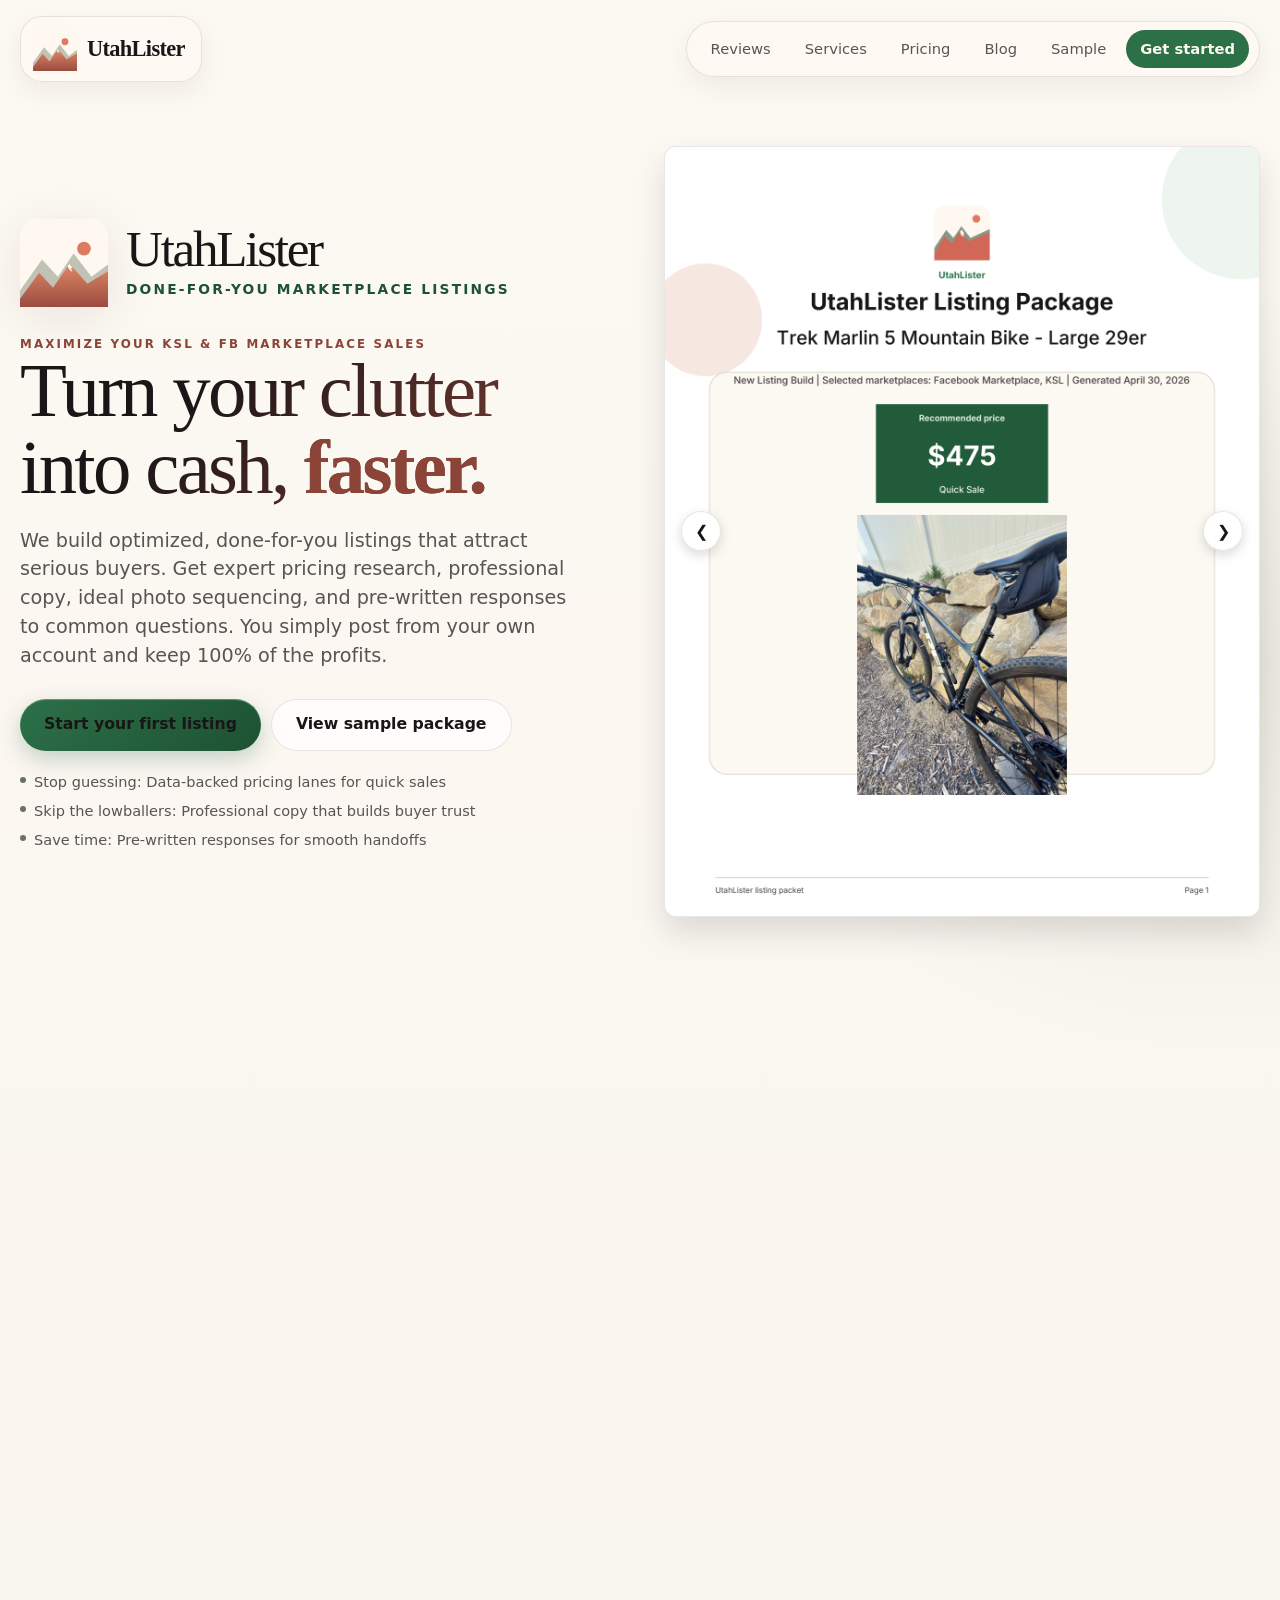
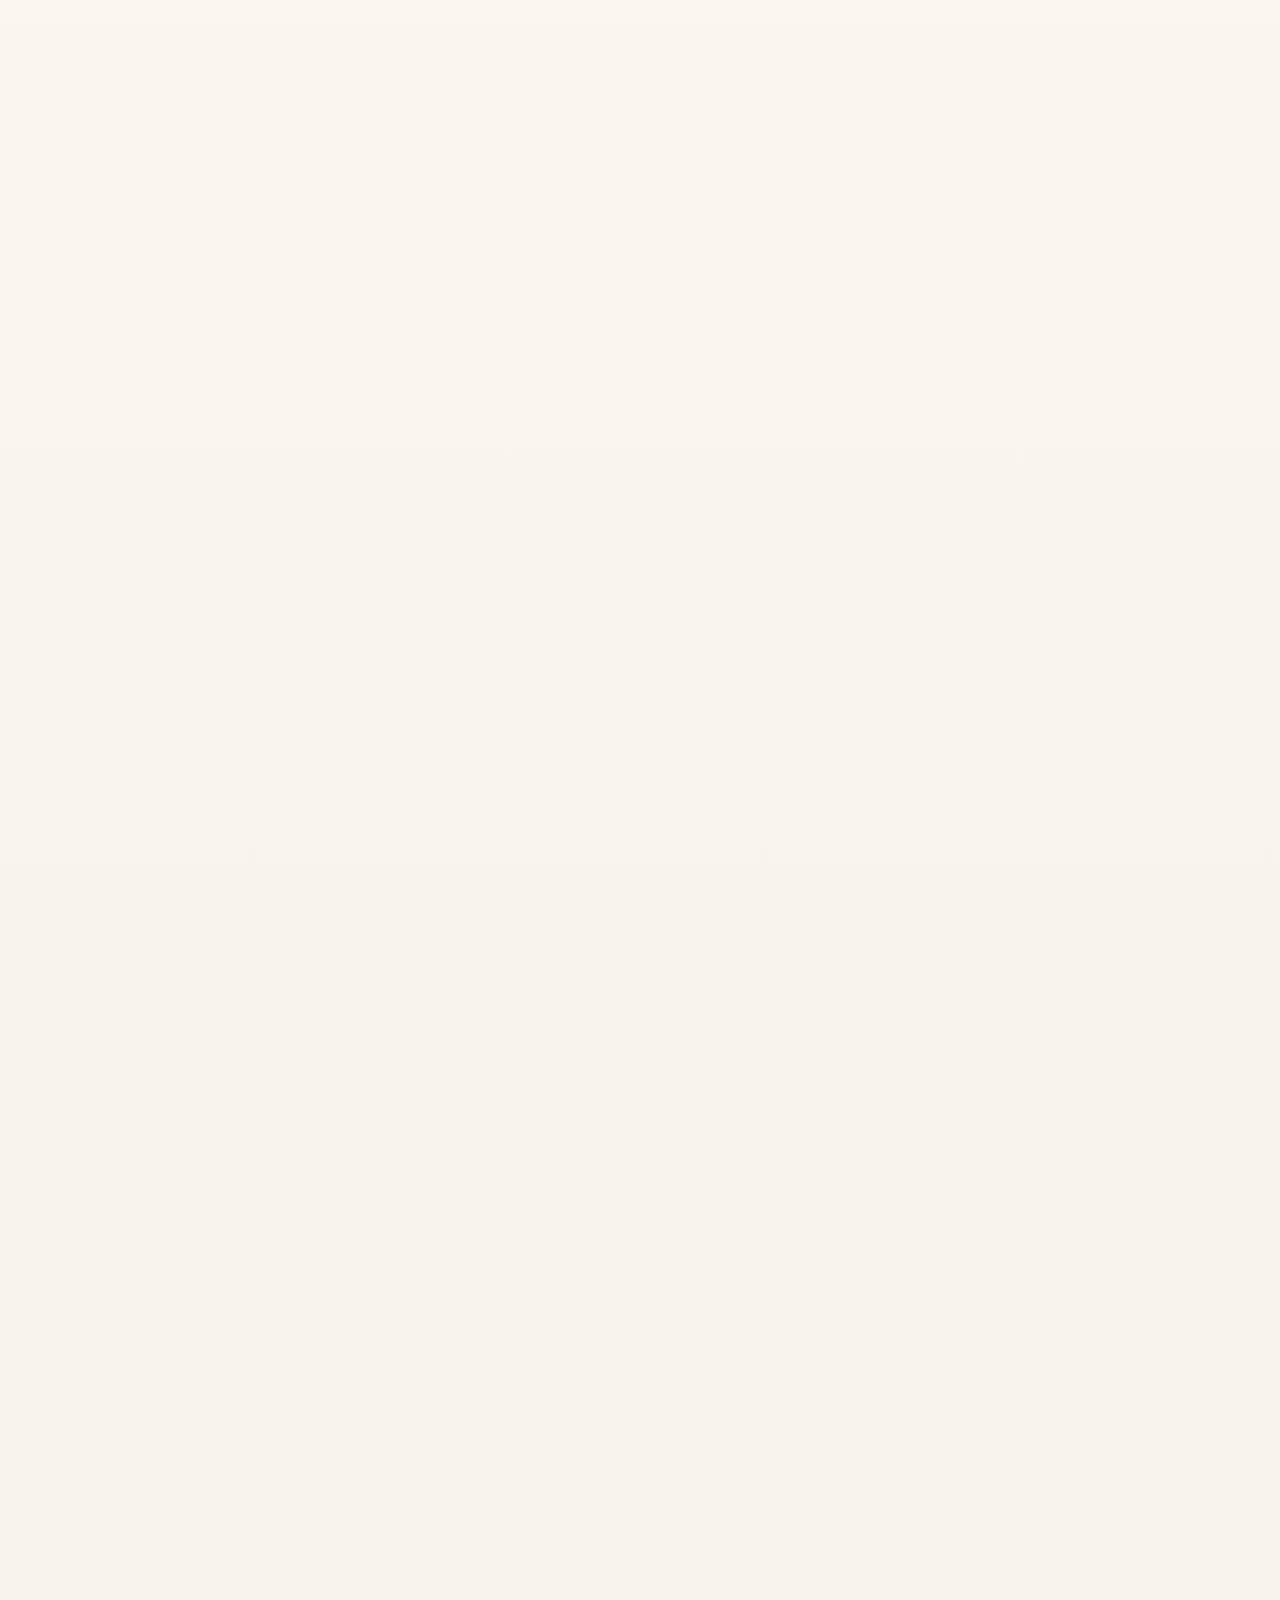
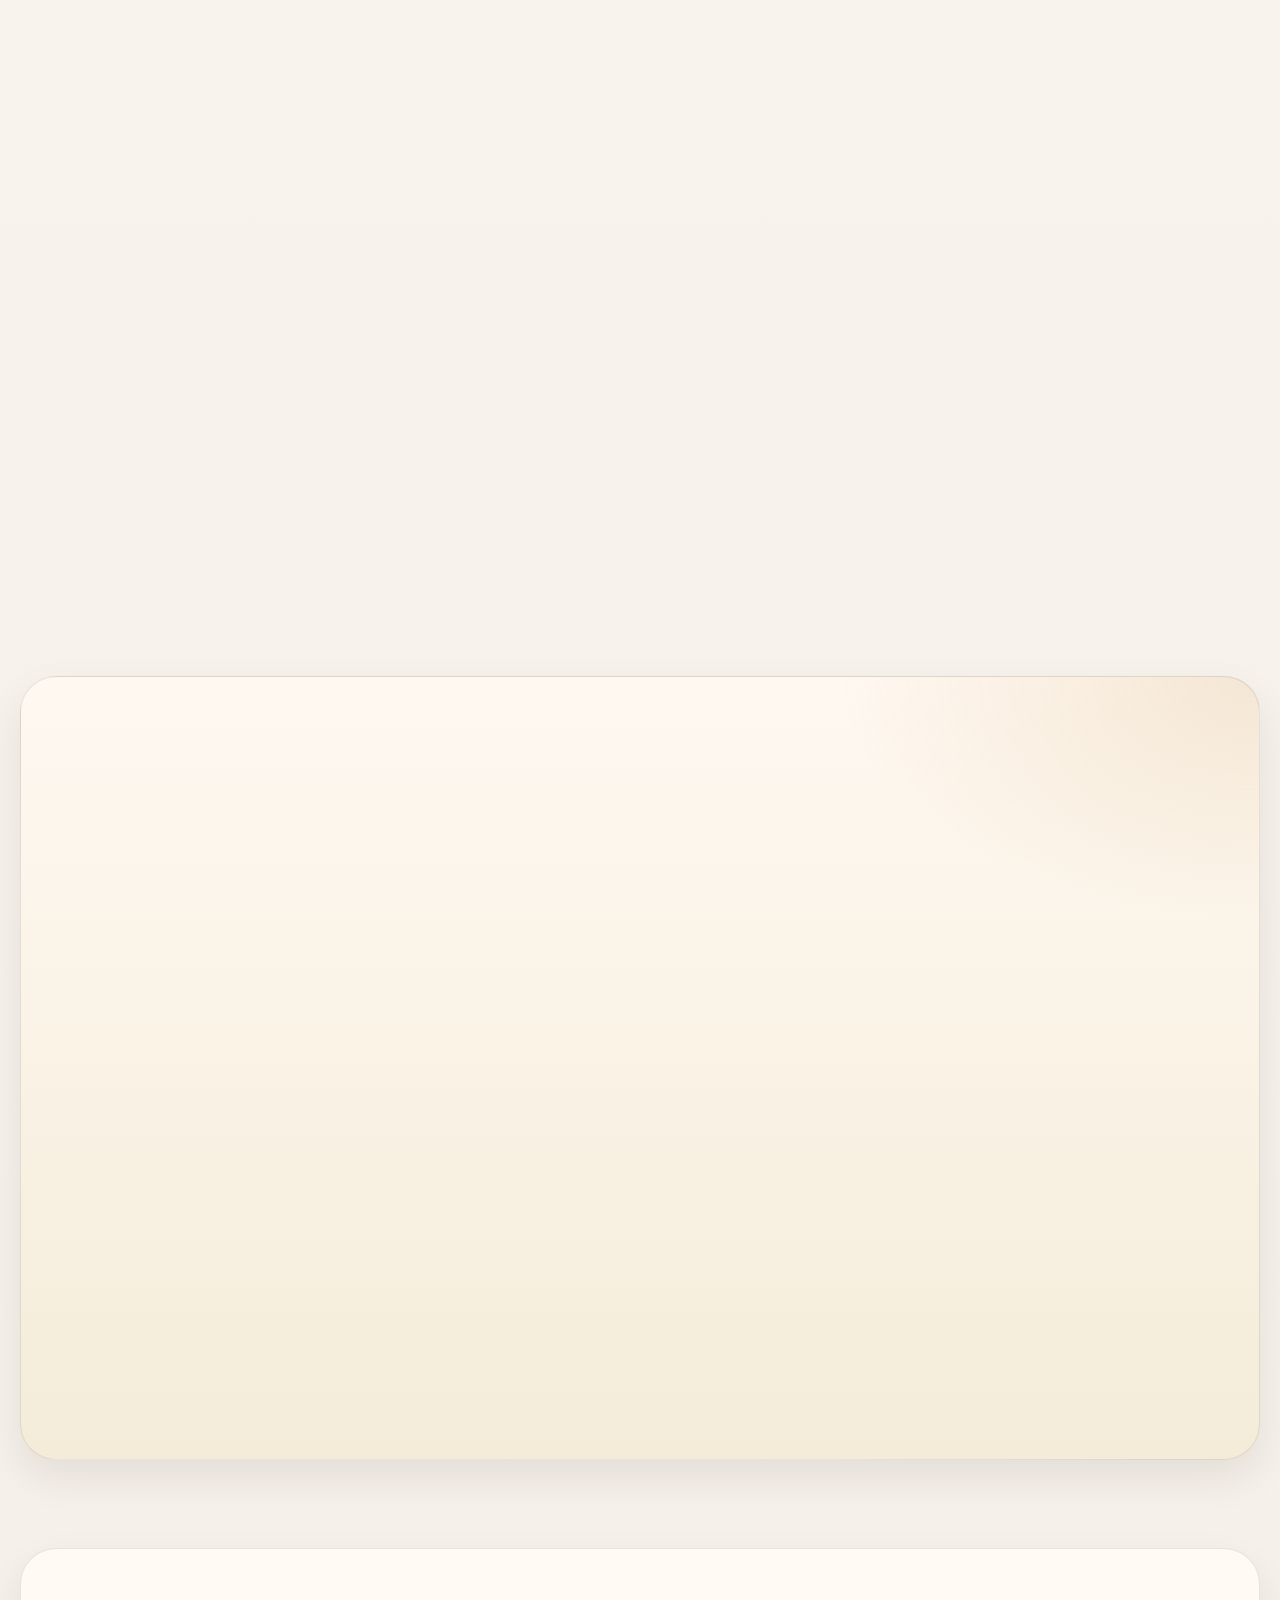
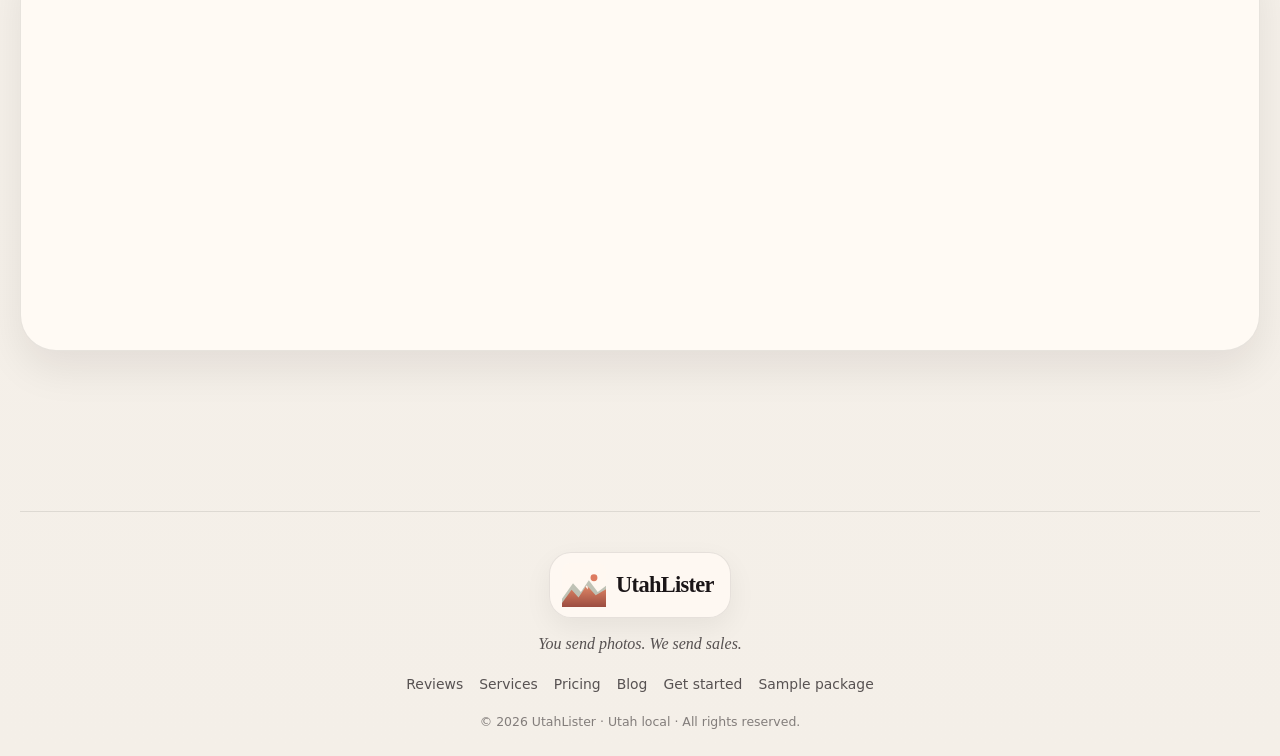
==== commit c090cbf2: "Fix homepage carousel and display typography" ====
--- a/site/index.html
+++ b/site/index.html
@@ -70,12 +70,12 @@
         <div class="hero-carousel-container reveal">
           <div class="package-carousel">
             <div class="carousel-track">
-              <img src="sample-listing-package-renders/page-01.png" alt="Listing Package Page 1" class="carousel-slide">
-              <img src="sample-listing-package-renders/page-02.png" alt="Listing Package Page 2" class="carousel-slide">
-              <img src="sample-listing-package-renders/page-03.png" alt="Listing Package Page 3" class="carousel-slide">
-              <img src="sample-listing-package-renders/page-04.png" alt="Listing Package Page 4" class="carousel-slide">
-              <img src="sample-listing-package-renders/page-05.png" alt="Listing Package Page 5" class="carousel-slide">
-              <img src="sample-listing-package-renders/page-06.png" alt="Listing Package Page 6" class="carousel-slide">
+              <img src="sample-listing-package-renders/page-01.png" alt="Listing Package Page 1" class="carousel-slide is-active" aria-hidden="false">
+              <img src="sample-listing-package-renders/page-02.png" alt="Listing Package Page 2" class="carousel-slide" aria-hidden="true">
+              <img src="sample-listing-package-renders/page-03.png" alt="Listing Package Page 3" class="carousel-slide" aria-hidden="true">
+              <img src="sample-listing-package-renders/page-04.png" alt="Listing Package Page 4" class="carousel-slide" aria-hidden="true">
+              <img src="sample-listing-package-renders/page-05.png" alt="Listing Package Page 5" class="carousel-slide" aria-hidden="true">
+              <img src="sample-listing-package-renders/page-06.png" alt="Listing Package Page 6" class="carousel-slide" aria-hidden="true">
             </div>
             <button class="carousel-btn prev-btn" aria-label="Previous page">❮</button>
             <button class="carousel-btn next-btn" aria-label="Next page">❯</button>
--- a/site/styles.css
+++ b/site/styles.css
@@ -23,17 +23,15 @@
   --radius-lg: 28px;
   --radius-md: 20px;
   --site-width: min(1240px, calc(100% - 40px));
-  --font-display: "Fraunces", "Iowan Old Style", Georgia, serif;
+  --font-display: "Iowan Old Style", Baskerville, "Palatino Linotype", "Book Antiqua", Georgia, serif;
   --font-body: "Geist", "Inter", system-ui, -apple-system, sans-serif;
   --font-mono: "Geist Mono", "SF Mono", Menlo, monospace;
 }
 
-* {
-  * {
-    box-sizing: border-box;
-    font-variant-ligatures: none !important;
-    font-feature-settings: "liga" 0, "clig" 0, "calt" 0 !important;
-  }
+*,
+*::before,
+*::after {
+  box-sizing: border-box;
 }
 
 html {
@@ -53,9 +51,8 @@
     linear-gradient(180deg, #fcf8f2 0%, var(--bg) 100%);
   -webkit-font-smoothing: antialiased;
   text-rendering: auto;
-  /* Fixes the weird merging */
   font-variant-ligatures: none;
-  /* Stops f's from connecting to other letters */
+  font-feature-settings: "liga" 0, "clig" 0, "calt" 0;
 }
 
 img {
@@ -321,7 +318,7 @@
 
 .hero h1 em {
   font-style: normal;
-  font-weight: 500;
+  font-weight: 600;
   background: none;
   -webkit-text-fill-color: var(--canyon-deep);
   color: var(--canyon-deep);
@@ -2886,13 +2883,17 @@
 }
 
 .carousel-track {
-  display: flex;
-  transition: transform 0.4s cubic-bezier(0.25, 1, 0.5, 1);
+  position: relative;
 }
 
 .carousel-slide {
-  min-width: 100%;
+  display: none;
+  width: 100%;
   height: auto;
+  border-radius: 12px;
+}
+
+.carousel-slide.is-active {
   display: block;
 }
 
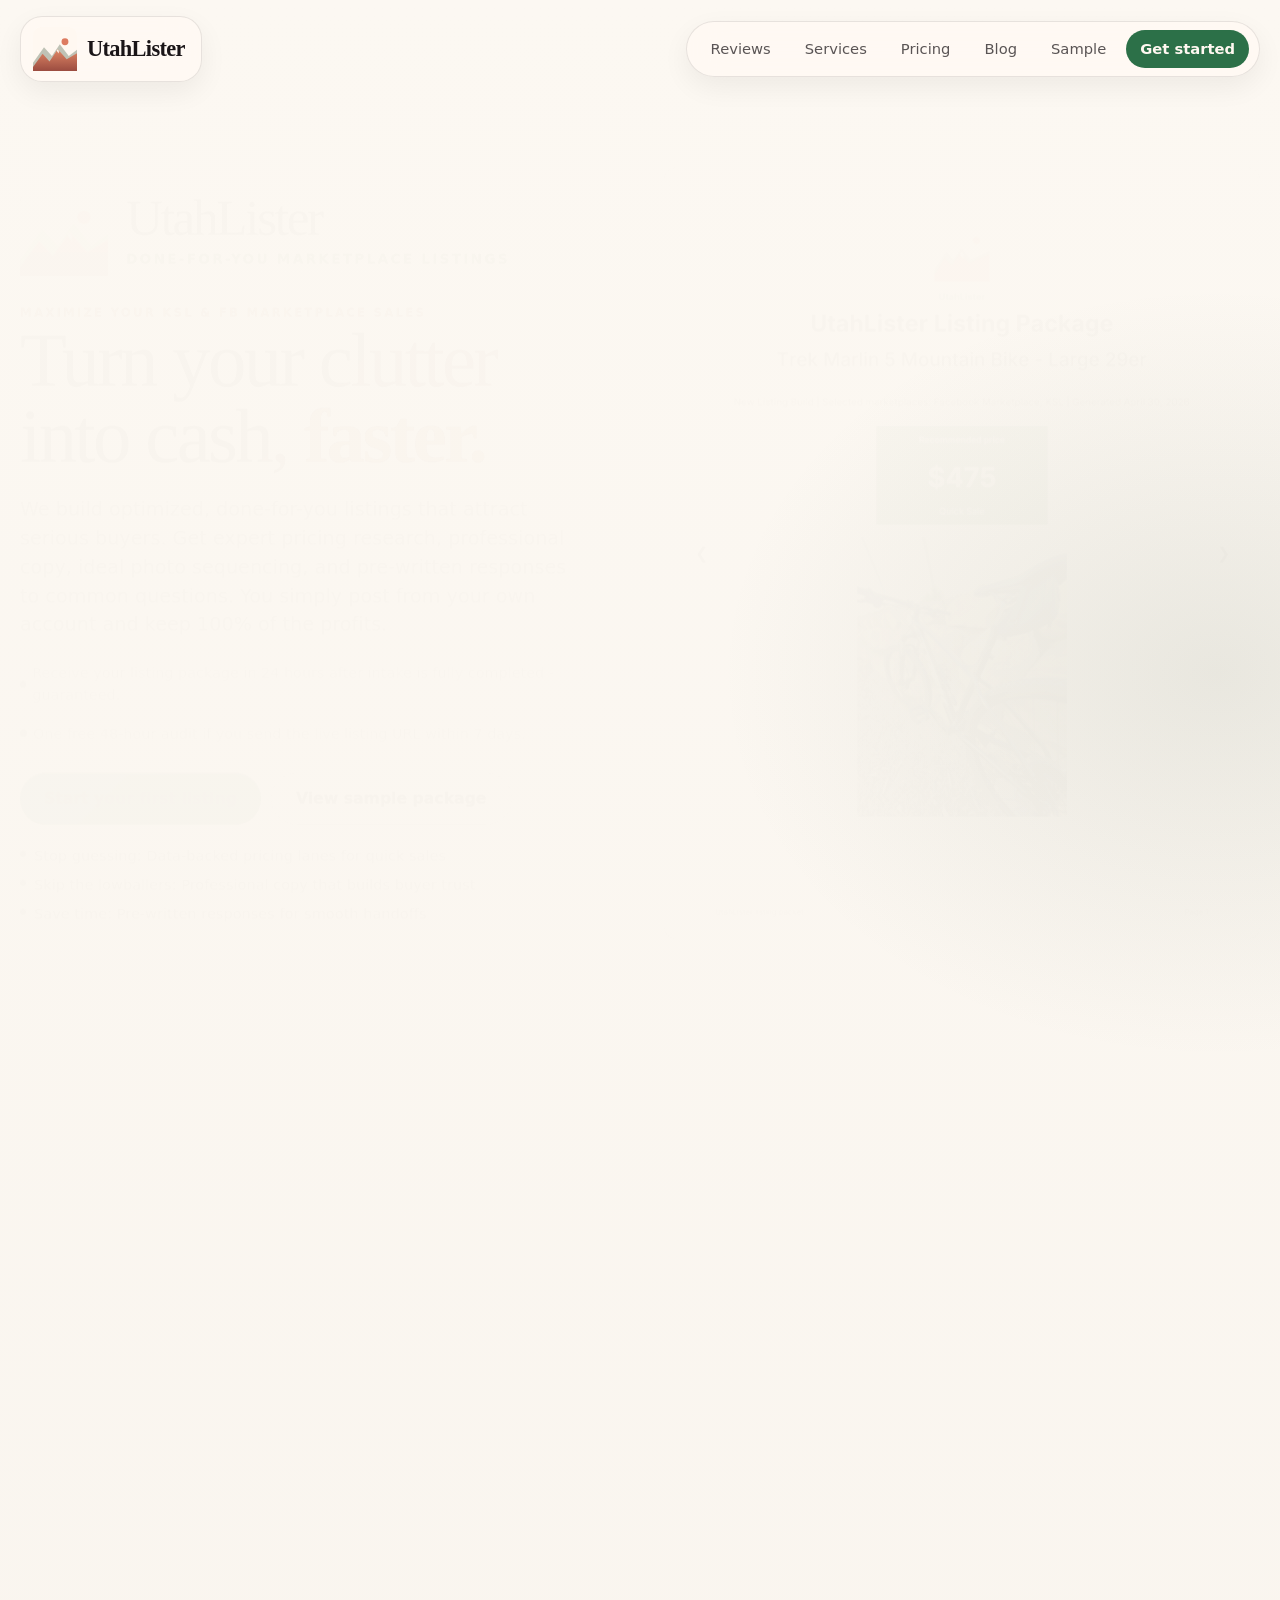
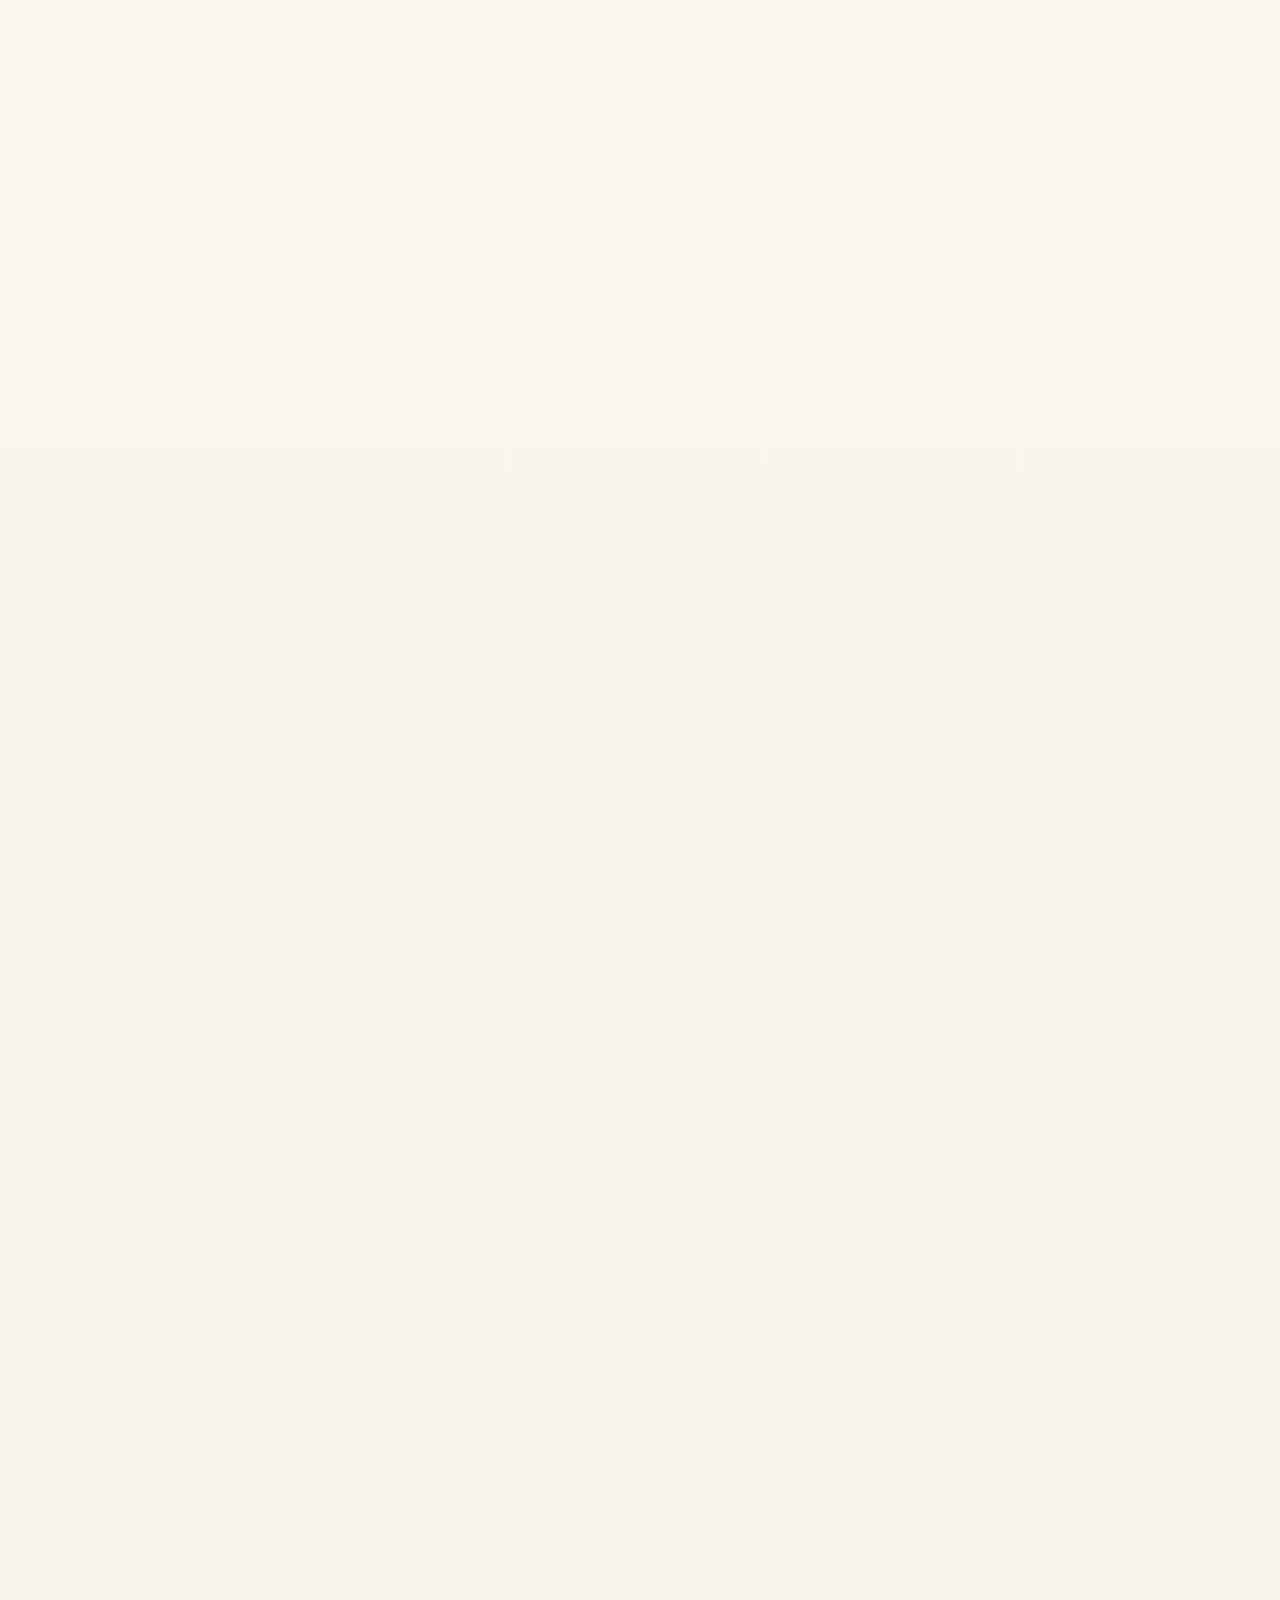
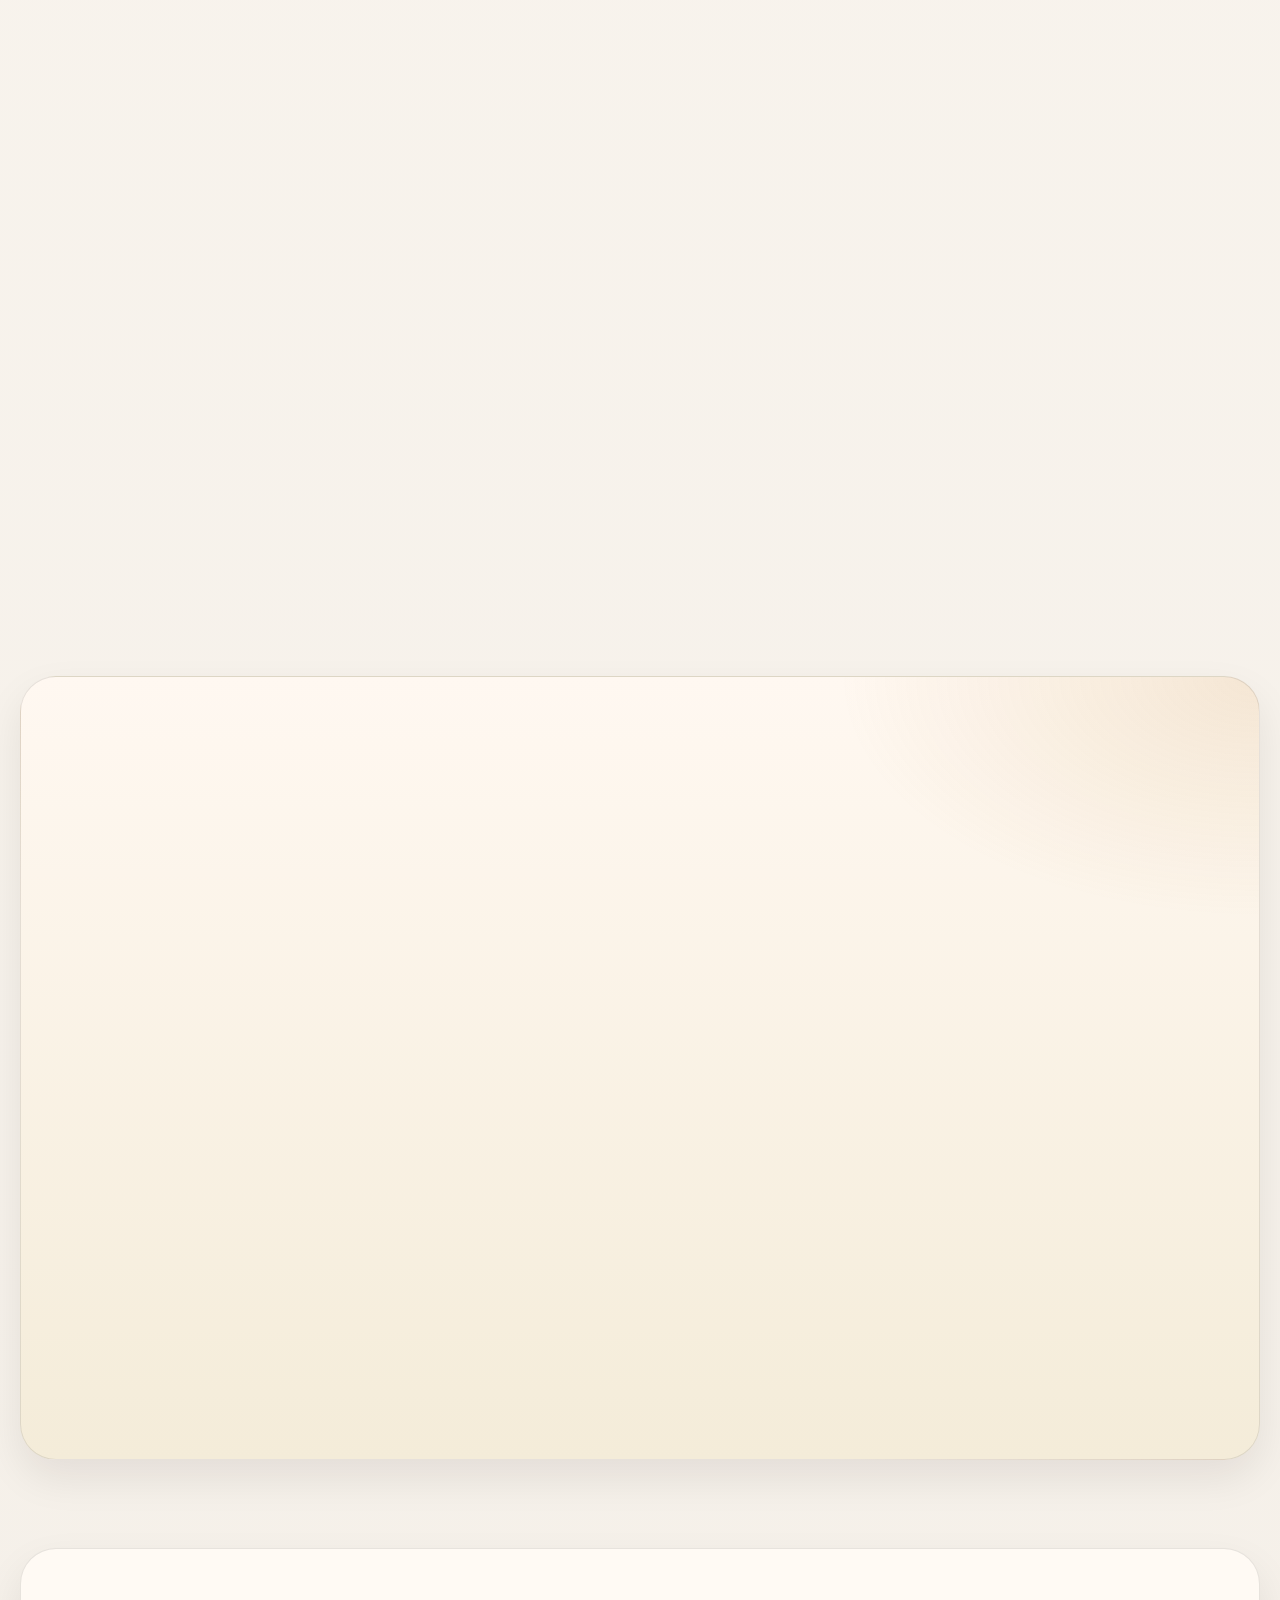
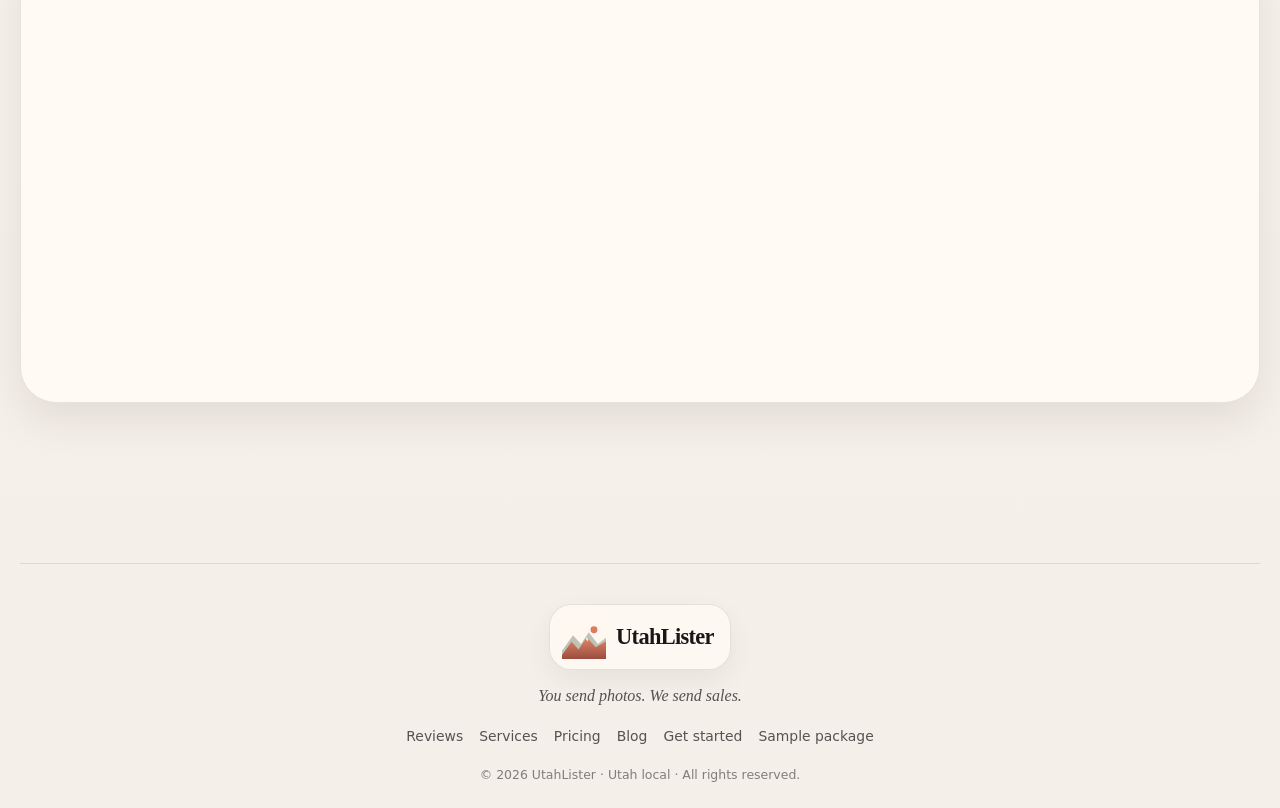
==== commit 88cf557b: "Refine intake guarantees and autoplay preview" ====
--- a/site/index.html
+++ b/site/index.html
@@ -56,6 +56,10 @@
             professional copy, ideal photo sequencing, and pre-written responses to common questions. You simply post
             from your own account and keep 100% of the profits.
           </p>
+          <div class="hero-trust">
+            <span>Receive your listing package in 24 hours after intake is fully completed - guaranteed.</span>
+            <span>One free 48-hour audit if you send the live listing URL within 7 days.</span>
+          </div>
           <div class="hero-actions">
             <a class="button button-primary" href="#contact">Start your first listing</a>
             <a class="button button-ghost" href="sample-listing-package.html">View sample package</a>
@@ -99,14 +103,14 @@
               <span class="hiw-badge hiw-us">2</span>
               <div class="hiw-content">
                 <strong>We build the listing</strong>
-                <p>Within one business day, you receive a ready-to-post package with pricing, copy, and photo order.</p>
+                <p>Within 24 hours after intake is fully completed, you receive a ready-to-post package with pricing, copy, and photo order.</p>
               </div>
             </li>
             <li class="hiw-item">
               <span class="hiw-badge hiw-you">3</span>
               <div class="hiw-content">
                 <strong>You post & profit</strong>
-                <p>Copy our text, upload your photos, and post. Your account, your local pickup, your money.</p>
+                <p>Copy our text, upload your photos, and post. If you send the live URL within 7 days, UtahLister includes one free 48-hour listing audit.</p>
               </div>
             </li>
           </ol>
@@ -271,7 +275,7 @@
             <li>Quick-sale and max-profit price lanes</li>
             <li>Facebook Marketplace &amp; KSL Classifieds copy</li>
             <li>Photo order + pre-written buyer responses</li>
-            <li>48-hour follow-through check-in</li>
+            <li>One free 48-hour audit if you send the live listing URL within 7 days</li>
           </ul>
           <div class="path-card-footer">
             <a class="button button-primary" href="#contact" data-path="new_listing_build">Start a new listing</a>
@@ -433,7 +437,7 @@
       <div class="contact-copy reveal">
         <p class="eyebrow">Get started</p>
         <h2>Tell us about your item. Get back a clear posting plan.</h2>
-        <p>The more detail you share, the faster we can turn it around.</p>
+        <p>Receive your listing package in 24 hours after intake is fully completed - guaranteed. If you send the live listing URL within 7 days after delivery, UtahLister includes one free 48-hour audit.</p>
       </div>
 
       <form class="contact-form reveal" id="intake-form" action="#" method="post" novalidate>
@@ -459,7 +463,7 @@
         </label>
 
         <!-- NEW LISTING BUILD fields -->
-        <div class="form-fields-conditional" id="fields-new-listing" hidden>
+        <div class="form-fields-conditional" id="fields-new-listing-legacy" hidden>
           <div class="input-grid">
             <label>Item name
               <input type="text" name="item" placeholder="What do you want to sell?" maxlength="140">
@@ -498,7 +502,7 @@
         </div>
 
         <!-- LISTING RESCUE fields -->
-        <div class="form-fields-conditional" id="fields-rescue" hidden>
+        <div class="form-fields-conditional" id="fields-rescue-legacy" hidden>
           <label>Live listing URL
             <input type="url" name="listing_url" maxlength="2000"
               placeholder="Facebook Marketplace or KSL Classifieds link">
@@ -524,13 +528,645 @@
         </div>
 
         <!-- NOT SURE fields -->
-        <div class="form-fields-conditional" id="fields-not-sure" hidden>
+        <div class="form-fields-conditional" id="fields-not-sure-legacy" hidden>
           <label>Tell us what you're working with
             <textarea name="general_notes" rows="5" maxlength="2000"
               placeholder="Describe the item, the situation, and what outcome you're hoping for — we'll figure out the right path."></textarea>
           </label>
         </div>
 
+        <div class="form-fields-conditional" id="fields-new-listing" hidden>
+          <div class="form-subsection">
+            <p class="form-subsection-title">Item basics</p>
+            <p class="form-subsection-note">Select a category and UtahLister will open the matching fields below.</p>
+            <div class="input-grid">
+              <label>Item name
+                <input type="text" name="item" placeholder="What do you want to sell?" maxlength="140" data-required-visible="true">
+              </label>
+              <label>Item category
+                <select name="item_category" id="new-item-category" data-category-select data-required-visible="true">
+                  <option value="">Select a category</option>
+                  <option value="furniture_home">Furniture / home goods</option>
+                  <option value="decor_small_home">Home decor / small household item</option>
+                  <option value="clothing_shoes">Clothing / shoes / accessories</option>
+                  <option value="electronics">Electronics / tech</option>
+                  <option value="bikes_outdoor">Bike / outdoor gear / sporting goods</option>
+                  <option value="tools_equipment">Tools / equipment</option>
+                  <option value="baby_kids">Baby / kids gear</option>
+                  <option value="appliances">Appliance / home equipment</option>
+                  <option value="collectibles_media">Collectible / toy / book / hobby item</option>
+                  <option value="other">Other / not sure</option>
+                </select>
+              </label>
+            </div>
+            <div class="input-grid">
+              <label>Estimated item value
+                <select name="item_value_range_v2">
+                  <option value="">Select a range</option>
+                  <option value="under_50">Under $50</option>
+                  <option value="50_149">$50 - $149</option>
+                  <option value="150_299">$150 - $299</option>
+                  <option value="300_599">$300 - $599</option>
+                  <option value="600_plus">$600+</option>
+                </select>
+              </label>
+              <label>Sale goal
+                <select name="sale_goal_v2" data-required-visible="true">
+                  <option value="">Select one</option>
+                  <option value="quick_sale">Quick sale</option>
+                  <option value="max_profit">Max profit</option>
+                  <option value="not_sure">Not sure yet</option>
+                </select>
+              </label>
+            </div>
+          </div>
+
+          <div class="form-subsection">
+            <p class="form-subsection-title">Where and how you want it sold</p>
+            <fieldset class="checkbox-group">
+              <legend>Which marketplaces should UtahLister build for?</legend>
+              <div class="checkbox-grid">
+                <label class="checkbox-card"><input type="checkbox" name="marketplaces_requested" value="facebook_marketplace"> Facebook Marketplace</label>
+                <label class="checkbox-card"><input type="checkbox" name="marketplaces_requested" value="ksl"> KSL</label>
+                <label class="checkbox-card"><input type="checkbox" name="marketplaces_requested" value="nextdoor"> Nextdoor</label>
+                <label class="checkbox-card"><input type="checkbox" name="marketplaces_requested" value="craigslist"> Craigslist</label>
+              </div>
+            </fieldset>
+            <div class="input-grid input-grid-three">
+              <label>City / region
+                <input type="text" name="city_region_v2" placeholder="Lehi, Provo, Draper" maxlength="80" data-required-visible="true">
+              </label>
+              <label>ZIP code
+                <input type="text" name="zip_code" placeholder="84043" maxlength="10" inputmode="numeric">
+              </label>
+              <label>Public pickup landmark
+                <input type="text" name="pickup_landmark" placeholder="Holbrook Farms Park, Smith's on Main" maxlength="140" data-required-visible="true">
+              </label>
+            </div>
+            <label>Photo folder link
+              <input type="url" name="photo_folder_link_v2" maxlength="2000" placeholder="Google Drive, iCloud, Dropbox..." data-required-visible="true">
+            </label>
+          </div>
+
+          <div class="form-subsection">
+            <p class="form-subsection-title">Condition and brain dump</p>
+            <div class="input-grid">
+              <label>Condition
+                <select name="condition_v2" data-required-visible="true">
+                  <option value="">Select one</option>
+                  <option value="new">New / never used</option>
+                  <option value="like_new">Like new</option>
+                  <option value="good">Good / lightly used</option>
+                  <option value="fair">Fair / visible wear</option>
+                  <option value="parts">For parts / not fully working</option>
+                </select>
+              </label>
+              <label>Brand / model known already?
+                <input type="text" name="known_brand_model" placeholder="Nike Pro Dri-FIT CZ9857-010, Trek Marlin 5..." maxlength="160">
+              </label>
+            </div>
+            <label>Why did you choose that condition?
+              <textarea name="condition_reason_v2" rows="3" maxlength="1200" placeholder="Tell us what makes it new, like new, or used. Mention flaws, wear, tags, packaging, missing parts, or anything important." data-required-visible="true"></textarea>
+            </label>
+            <label>Brain dump everything you know about the item
+              <textarea name="notes_v2" rows="6" maxlength="4000" placeholder="Paste every detail you have: what's included, exact specs, measurements, flaws, where you bought it, local comps, retail price, usage history, pickup constraints, and anything buyers usually ask." data-required-visible="true"></textarea>
+            </label>
+          </div>
+
+          <div class="form-subsection category-subsection" data-category-root>
+            <p class="form-subsection-title">Category-specific details</p>
+
+            <div class="category-fields" data-category-group="furniture_home" hidden>
+              <div class="input-grid input-grid-three">
+                <label>Width
+                  <input type="text" name="furniture_width" placeholder="42 in" maxlength="40" data-required-visible="true">
+                </label>
+                <label>Depth
+                  <input type="text" name="furniture_depth" placeholder="18 in" maxlength="40" data-required-visible="true">
+                </label>
+                <label>Height
+                  <input type="text" name="furniture_height" placeholder="31 in" maxlength="40" data-required-visible="true">
+                </label>
+              </div>
+              <div class="input-grid">
+                <label>Material / finish
+                  <input type="text" name="furniture_material" placeholder="Solid wood, laminate, metal, boucle..." maxlength="120">
+                </label>
+                <label>Moveability / setup
+                  <input type="text" name="furniture_moveability" placeholder="Upstairs, disassembles, truck required, two-person carry..." maxlength="160">
+                </label>
+              </div>
+            </div>
+
+            <div class="category-fields" data-category-group="decor_small_home" hidden>
+              <div class="input-grid input-grid-three">
+                <label>Width
+                  <input type="text" name="decor_width" placeholder="16 in" maxlength="40">
+                </label>
+                <label>Depth
+                  <input type="text" name="decor_depth" placeholder="6 in" maxlength="40">
+                </label>
+                <label>Height
+                  <input type="text" name="decor_height" placeholder="24 in" maxlength="40">
+                </label>
+              </div>
+              <div class="input-grid">
+                <label>Style keywords
+                  <input type="text" name="decor_style" placeholder="Modern, boho, rustic, farmhouse..." maxlength="160">
+                </label>
+                <label>Material
+                  <input type="text" name="decor_material" placeholder="Ceramic, wood, glass, woven..." maxlength="120">
+                </label>
+              </div>
+            </div>
+
+            <div class="category-fields" data-category-group="clothing_shoes" hidden>
+              <div class="input-grid input-grid-three">
+                <label>Brand
+                  <input type="text" name="clothing_brand" placeholder="Nike, Free People, Converse..." maxlength="120" data-required-visible="true">
+                </label>
+                <label>Size
+                  <input type="text" name="clothing_size" placeholder="Women's M, 8.5, 32x30..." maxlength="60" data-required-visible="true">
+                </label>
+                <label>Type / fit
+                  <input type="text" name="clothing_fit" placeholder="Bike shorts, straight leg, oversized hoodie..." maxlength="120">
+                </label>
+              </div>
+              <div class="input-grid">
+                <label>Color / pattern
+                  <input type="text" name="clothing_color" placeholder="Black, cream floral, tan suede..." maxlength="120">
+                </label>
+                <label>Tags / measurements / defects
+                  <input type="text" name="clothing_tags" placeholder="New with tags, inseam 5 in, tiny pull on seam..." maxlength="180">
+                </label>
+              </div>
+            </div>
+
+            <div class="category-fields" data-category-group="electronics" hidden>
+              <div class="input-grid input-grid-three">
+                <label>Brand
+                  <input type="text" name="electronics_brand" placeholder="Apple, Samsung, Sony..." maxlength="120" data-required-visible="true">
+                </label>
+                <label>Model
+                  <input type="text" name="electronics_model" placeholder="AirPods Pro 2, WH-1000XM5..." maxlength="120" data-required-visible="true">
+                </label>
+                <label>Storage / specs
+                  <input type="text" name="electronics_specs" placeholder="256GB, USB-C, 4K, unlocked..." maxlength="160">
+                </label>
+              </div>
+              <div class="input-grid">
+                <label>Tested status
+                  <input type="text" name="electronics_tested" placeholder="Fully tested, powers on only, battery holds charge..." maxlength="160" data-required-visible="true">
+                </label>
+                <label>Included accessories
+                  <input type="text" name="electronics_accessories" placeholder="Original box, charger, cable, remote, case..." maxlength="180">
+                </label>
+              </div>
+            </div>
+
+            <div class="category-fields" data-category-group="bikes_outdoor" hidden>
+              <div class="input-grid input-grid-three">
+                <label>Brand
+                  <input type="text" name="outdoor_brand" placeholder="Trek, Specialized, Burton..." maxlength="120" data-required-visible="true">
+                </label>
+                <label>Model
+                  <input type="text" name="outdoor_model" placeholder="Marlin 5, Woom 3, Yeti Hopper..." maxlength="120" data-required-visible="true">
+                </label>
+                <label>Size / frame / wheel
+                  <input type="text" name="outdoor_size" placeholder="Large frame, 29 in wheels, 152cm..." maxlength="120" data-required-visible="true">
+                </label>
+              </div>
+              <div class="input-grid">
+                <label>Included gear / upgrades
+                  <input type="text" name="outdoor_accessories" placeholder="Bottle cage, saddle bag, helmet, rack..." maxlength="180">
+                </label>
+                <label>Use-ready notes
+                  <input type="text" name="outdoor_readiness" placeholder="Fresh tune, ready to ride, edges sharpened..." maxlength="180">
+                </label>
+              </div>
+            </div>
+
+            <div class="category-fields" data-category-group="tools_equipment" hidden>
+              <div class="input-grid input-grid-three">
+                <label>Brand
+                  <input type="text" name="tools_brand" placeholder="DeWalt, Milwaukee, Stihl..." maxlength="120" data-required-visible="true">
+                </label>
+                <label>Model
+                  <input type="text" name="tools_model" placeholder="DCD791, M18 Fuel..." maxlength="120" data-required-visible="true">
+                </label>
+                <label>Power source
+                  <input type="text" name="tools_power" placeholder="Cordless 20V, gas, corded 120V..." maxlength="120">
+                </label>
+              </div>
+              <div class="input-grid">
+                <label>Tested working status
+                  <input type="text" name="tools_tested" placeholder="Runs well, fully tested, charger works..." maxlength="180" data-required-visible="true">
+                </label>
+                <label>Included kit pieces
+                  <input type="text" name="tools_kit" placeholder="Battery, charger, case, blades, bits..." maxlength="180">
+                </label>
+              </div>
+            </div>
+
+            <div class="category-fields" data-category-group="baby_kids" hidden>
+              <div class="input-grid input-grid-three">
+                <label>Brand
+                  <input type="text" name="kids_brand" placeholder="Nuna, Uppababy, Little Tikes..." maxlength="120" data-required-visible="true">
+                </label>
+                <label>Model / product name
+                  <input type="text" name="kids_model" placeholder="PIPA RX, Vista V2..." maxlength="120" data-required-visible="true">
+                </label>
+                <label>Age / size range
+                  <input type="text" name="kids_age_range" placeholder="0-6 months, toddler, 5T..." maxlength="120">
+                </label>
+              </div>
+              <div class="input-grid">
+                <label>Included attachments / parts
+                  <input type="text" name="kids_parts" placeholder="Adapters, cup holder, infant insert, manual..." maxlength="180">
+                </label>
+                <label>Safety / cleanliness notes
+                  <input type="text" name="kids_safety" placeholder="Never crashed, smoke-free home, washed cover..." maxlength="180">
+                </label>
+              </div>
+            </div>
+
+            <div class="category-fields" data-category-group="appliances" hidden>
+              <div class="input-grid input-grid-three">
+                <label>Brand
+                  <input type="text" name="appliance_brand" placeholder="GE, Whirlpool, Dyson..." maxlength="120" data-required-visible="true">
+                </label>
+                <label>Model
+                  <input type="text" name="appliance_model" placeholder="VMAX, KUDS30..." maxlength="120" data-required-visible="true">
+                </label>
+                <label>Width / height / depth
+                  <input type="text" name="appliance_dimensions" placeholder="27 x 67 x 29 in" maxlength="120" data-required-visible="true">
+                </label>
+              </div>
+              <div class="input-grid">
+                <label>Tested status
+                  <input type="text" name="appliance_tested" placeholder="Runs cold, vacuum charges, all burners work..." maxlength="180" data-required-visible="true">
+                </label>
+                <label>Hookups / included parts
+                  <input type="text" name="appliance_parts" placeholder="Water line, trays, shelves, charger dock..." maxlength="180">
+                </label>
+              </div>
+            </div>
+
+            <div class="category-fields" data-category-group="collectibles_media" hidden>
+              <div class="input-grid input-grid-three">
+                <label>Brand / franchise
+                  <input type="text" name="collectible_brand" placeholder="Pokemon, Lego, Funko..." maxlength="120">
+                </label>
+                <label>Item type
+                  <input type="text" name="collectible_type" placeholder="Card lot, sealed set, hardcover..." maxlength="120" data-required-visible="true">
+                </label>
+                <label>Edition / year / set
+                  <input type="text" name="collectible_edition" placeholder="Base Set, 1st edition, 2022 release..." maxlength="160">
+                </label>
+              </div>
+              <div class="input-grid">
+                <label>Completeness / condition details
+                  <input type="text" name="collectible_condition" placeholder="Sealed, complete, loose, shelf wear..." maxlength="180" data-required-visible="true">
+                </label>
+                <label>Special notes
+                  <input type="text" name="collectible_notes" placeholder="Signed, includes booklet, rare colorway..." maxlength="180">
+                </label>
+              </div>
+            </div>
+
+            <div class="category-fields" data-category-group="other" hidden>
+              <label>Tell us the key specs you already know
+                <textarea name="other_category_notes" rows="4" maxlength="1600" placeholder="If this item does not fit a category cleanly, list the brand, size, dimensions, what's included, and anything buyers need to know." data-required-visible="true"></textarea>
+              </label>
+            </div>
+          </div>
+        </div>
+
+        <div class="form-fields-conditional" id="fields-rescue" hidden>
+          <div class="form-subsection">
+            <p class="form-subsection-title">Listing rescue basics</p>
+            <p class="form-subsection-note">Select a category and UtahLister will open the matching fields below.</p>
+            <label>Live listing URL
+              <input type="url" name="listing_url_v2" maxlength="2000" placeholder="Facebook Marketplace or KSL Classifieds link" data-required-visible="true">
+            </label>
+            <div class="input-grid">
+              <label>Item category
+                <select name="rescue_item_category" id="rescue-item-category" data-category-select data-required-visible="true">
+                  <option value="">Select a category</option>
+                  <option value="furniture_home">Furniture / home goods</option>
+                  <option value="decor_small_home">Home decor / small household item</option>
+                  <option value="clothing_shoes">Clothing / shoes / accessories</option>
+                  <option value="electronics">Electronics / tech</option>
+                  <option value="bikes_outdoor">Bike / outdoor gear / sporting goods</option>
+                  <option value="tools_equipment">Tools / equipment</option>
+                  <option value="baby_kids">Baby / kids gear</option>
+                  <option value="appliances">Appliance / home equipment</option>
+                  <option value="collectibles_media">Collectible / toy / book / hobby item</option>
+                  <option value="other">Other / not sure</option>
+                </select>
+              </label>
+              <label>How long has it been live?
+                <select name="listing_age_v2" data-required-visible="true">
+                  <option value="">Select one</option>
+                  <option value="less_than_week">Less than a week</option>
+                  <option value="1_2_weeks">1 - 2 weeks</option>
+                  <option value="3_4_weeks">3 - 4 weeks</option>
+                  <option value="over_month">Over a month</option>
+                </select>
+              </label>
+            </div>
+            <fieldset class="checkbox-group">
+              <legend>Where is it currently posted?</legend>
+              <div class="checkbox-grid">
+                <label class="checkbox-card"><input type="checkbox" name="current_marketplaces" value="facebook_marketplace"> Facebook Marketplace</label>
+                <label class="checkbox-card"><input type="checkbox" name="current_marketplaces" value="ksl"> KSL</label>
+                <label class="checkbox-card"><input type="checkbox" name="current_marketplaces" value="nextdoor"> Nextdoor</label>
+                <label class="checkbox-card"><input type="checkbox" name="current_marketplaces" value="craigslist"> Craigslist</label>
+              </div>
+            </fieldset>
+          </div>
+
+          <div class="form-subsection">
+            <p class="form-subsection-title">Location and current condition</p>
+            <div class="input-grid input-grid-three">
+              <label>City / region
+                <input type="text" name="city_region_rescue_v2" placeholder="Lehi, Provo, Draper" maxlength="80" data-required-visible="true">
+              </label>
+              <label>ZIP code
+                <input type="text" name="zip_code_rescue" placeholder="84043" maxlength="10" inputmode="numeric">
+              </label>
+              <label>Public pickup landmark
+                <input type="text" name="pickup_landmark_rescue" placeholder="Holbrook Farms Park, Smith's on Main" maxlength="140" data-required-visible="true">
+              </label>
+            </div>
+            <div class="input-grid">
+              <label>Current condition
+                <select name="condition_rescue_v2" data-required-visible="true">
+                  <option value="">Select one</option>
+                  <option value="new">New / never used</option>
+                  <option value="like_new">Like new</option>
+                  <option value="good">Good / lightly used</option>
+                  <option value="fair">Fair / visible wear</option>
+                  <option value="parts">For parts / not fully working</option>
+                </select>
+              </label>
+              <label>Photo folder or screenshot link
+                <input type="url" name="rescue_photo_folder_link" maxlength="2000" placeholder="Drive folder or screenshot set">
+              </label>
+            </div>
+            <label>Why did you choose that condition?
+              <textarea name="condition_reason_rescue_v2" rows="3" maxlength="1200" placeholder="Mention flaws, missing pieces, tag status, packaging, or anything the current listing may not explain well." data-required-visible="true"></textarea>
+            </label>
+          </div>
+
+          <div class="form-subsection">
+            <p class="form-subsection-title">What feels wrong and what you know</p>
+            <label>What feels wrong about it?
+              <textarea name="rescue_notes_v2" rows="4" maxlength="2000" placeholder="Low clicks, no messages, lowball offers, stale title, weak photos, price mismatch, wrong category..." data-required-visible="true"></textarea>
+            </label>
+            <label>Brain dump everything you know about the item
+              <textarea name="rescue_brain_dump" rows="6" maxlength="4000" placeholder="Paste any specs, local comps, retail references, included parts, measurements, condition facts, and buyer questions you already know." data-required-visible="true"></textarea>
+            </label>
+          </div>
+
+          <div class="form-subsection category-subsection" data-category-root>
+            <p class="form-subsection-title">Category-specific details</p>
+
+            <div class="category-fields" data-category-group="furniture_home" hidden>
+              <div class="input-grid input-grid-three">
+                <label>Width
+                  <input type="text" name="rescue_furniture_width" placeholder="42 in" maxlength="40" data-required-visible="true">
+                </label>
+                <label>Depth
+                  <input type="text" name="rescue_furniture_depth" placeholder="18 in" maxlength="40" data-required-visible="true">
+                </label>
+                <label>Height
+                  <input type="text" name="rescue_furniture_height" placeholder="31 in" maxlength="40" data-required-visible="true">
+                </label>
+              </div>
+              <div class="input-grid">
+                <label>Material / finish
+                  <input type="text" name="rescue_furniture_material" placeholder="Solid wood, laminate, metal, boucle..." maxlength="120">
+                </label>
+                <label>Moveability / setup
+                  <input type="text" name="rescue_furniture_moveability" placeholder="Upstairs, disassembles, truck required, two-person carry..." maxlength="160">
+                </label>
+              </div>
+            </div>
+
+            <div class="category-fields" data-category-group="decor_small_home" hidden>
+              <div class="input-grid input-grid-three">
+                <label>Width
+                  <input type="text" name="rescue_decor_width" placeholder="16 in" maxlength="40">
+                </label>
+                <label>Depth
+                  <input type="text" name="rescue_decor_depth" placeholder="6 in" maxlength="40">
+                </label>
+                <label>Height
+                  <input type="text" name="rescue_decor_height" placeholder="24 in" maxlength="40">
+                </label>
+              </div>
+              <div class="input-grid">
+                <label>Style keywords
+                  <input type="text" name="rescue_decor_style" placeholder="Modern, boho, rustic, farmhouse..." maxlength="160">
+                </label>
+                <label>Material
+                  <input type="text" name="rescue_decor_material" placeholder="Ceramic, wood, glass, woven..." maxlength="120">
+                </label>
+              </div>
+            </div>
+
+            <div class="category-fields" data-category-group="clothing_shoes" hidden>
+              <div class="input-grid input-grid-three">
+                <label>Brand
+                  <input type="text" name="rescue_clothing_brand" placeholder="Nike, Free People, Converse..." maxlength="120" data-required-visible="true">
+                </label>
+                <label>Size
+                  <input type="text" name="rescue_clothing_size" placeholder="Women's M, 8.5, 32x30..." maxlength="60" data-required-visible="true">
+                </label>
+                <label>Type / fit
+                  <input type="text" name="rescue_clothing_fit" placeholder="Bike shorts, straight leg, oversized hoodie..." maxlength="120">
+                </label>
+              </div>
+              <div class="input-grid">
+                <label>Color / pattern
+                  <input type="text" name="rescue_clothing_color" placeholder="Black, cream floral, tan suede..." maxlength="120">
+                </label>
+                <label>Tags / measurements / defects
+                  <input type="text" name="rescue_clothing_tags" placeholder="New with tags, inseam 5 in, tiny pull on seam..." maxlength="180">
+                </label>
+              </div>
+            </div>
+
+            <div class="category-fields" data-category-group="electronics" hidden>
+              <div class="input-grid input-grid-three">
+                <label>Brand
+                  <input type="text" name="rescue_electronics_brand" placeholder="Apple, Samsung, Sony..." maxlength="120" data-required-visible="true">
+                </label>
+                <label>Model
+                  <input type="text" name="rescue_electronics_model" placeholder="AirPods Pro 2, WH-1000XM5..." maxlength="120" data-required-visible="true">
+                </label>
+                <label>Storage / specs
+                  <input type="text" name="rescue_electronics_specs" placeholder="256GB, USB-C, 4K, unlocked..." maxlength="160">
+                </label>
+              </div>
+              <div class="input-grid">
+                <label>Tested status
+                  <input type="text" name="rescue_electronics_tested" placeholder="Fully tested, powers on only, battery holds charge..." maxlength="160" data-required-visible="true">
+                </label>
+                <label>Included accessories
+                  <input type="text" name="rescue_electronics_accessories" placeholder="Original box, charger, cable, remote, case..." maxlength="180">
+                </label>
+              </div>
+            </div>
+
+            <div class="category-fields" data-category-group="bikes_outdoor" hidden>
+              <div class="input-grid input-grid-three">
+                <label>Brand
+                  <input type="text" name="rescue_outdoor_brand" placeholder="Trek, Specialized, Burton..." maxlength="120" data-required-visible="true">
+                </label>
+                <label>Model
+                  <input type="text" name="rescue_outdoor_model" placeholder="Marlin 5, Woom 3, Yeti Hopper..." maxlength="120" data-required-visible="true">
+                </label>
+                <label>Size / frame / wheel
+                  <input type="text" name="rescue_outdoor_size" placeholder="Large frame, 29 in wheels, 152cm..." maxlength="120" data-required-visible="true">
+                </label>
+              </div>
+              <div class="input-grid">
+                <label>Included gear / upgrades
+                  <input type="text" name="rescue_outdoor_accessories" placeholder="Bottle cage, saddle bag, helmet, rack..." maxlength="180">
+                </label>
+                <label>Use-ready notes
+                  <input type="text" name="rescue_outdoor_readiness" placeholder="Fresh tune, ready to ride, edges sharpened..." maxlength="180">
+                </label>
+              </div>
+            </div>
+
+            <div class="category-fields" data-category-group="tools_equipment" hidden>
+              <div class="input-grid input-grid-three">
+                <label>Brand
+                  <input type="text" name="rescue_tools_brand" placeholder="DeWalt, Milwaukee, Stihl..." maxlength="120" data-required-visible="true">
+                </label>
+                <label>Model
+                  <input type="text" name="rescue_tools_model" placeholder="DCD791, M18 Fuel..." maxlength="120" data-required-visible="true">
+                </label>
+                <label>Power source
+                  <input type="text" name="rescue_tools_power" placeholder="Cordless 20V, gas, corded 120V..." maxlength="120">
+                </label>
+              </div>
+              <div class="input-grid">
+                <label>Tested working status
+                  <input type="text" name="rescue_tools_tested" placeholder="Runs well, fully tested, charger works..." maxlength="180" data-required-visible="true">
+                </label>
+                <label>Included kit pieces
+                  <input type="text" name="rescue_tools_kit" placeholder="Battery, charger, case, blades, bits..." maxlength="180">
+                </label>
+              </div>
+            </div>
+
+            <div class="category-fields" data-category-group="baby_kids" hidden>
+              <div class="input-grid input-grid-three">
+                <label>Brand
+                  <input type="text" name="rescue_kids_brand" placeholder="Nuna, Uppababy, Little Tikes..." maxlength="120" data-required-visible="true">
+                </label>
+                <label>Model / product name
+                  <input type="text" name="rescue_kids_model" placeholder="PIPA RX, Vista V2..." maxlength="120" data-required-visible="true">
+                </label>
+                <label>Age / size range
+                  <input type="text" name="rescue_kids_age_range" placeholder="0-6 months, toddler, 5T..." maxlength="120">
+                </label>
+              </div>
+              <div class="input-grid">
+                <label>Included attachments / parts
+                  <input type="text" name="rescue_kids_parts" placeholder="Adapters, cup holder, infant insert, manual..." maxlength="180">
+                </label>
+                <label>Safety / cleanliness notes
+                  <input type="text" name="rescue_kids_safety" placeholder="Never crashed, smoke-free home, washed cover..." maxlength="180">
+                </label>
+              </div>
+            </div>
+
+            <div class="category-fields" data-category-group="appliances" hidden>
+              <div class="input-grid input-grid-three">
+                <label>Brand
+                  <input type="text" name="rescue_appliance_brand" placeholder="GE, Whirlpool, Dyson..." maxlength="120" data-required-visible="true">
+                </label>
+                <label>Model
+                  <input type="text" name="rescue_appliance_model" placeholder="VMAX, KUDS30..." maxlength="120" data-required-visible="true">
+                </label>
+                <label>Width / height / depth
+                  <input type="text" name="rescue_appliance_dimensions" placeholder="27 x 67 x 29 in" maxlength="120" data-required-visible="true">
+                </label>
+              </div>
+              <div class="input-grid">
+                <label>Tested status
+                  <input type="text" name="rescue_appliance_tested" placeholder="Runs cold, vacuum charges, all burners work..." maxlength="180" data-required-visible="true">
+                </label>
+                <label>Hookups / included parts
+                  <input type="text" name="rescue_appliance_parts" placeholder="Water line, trays, shelves, charger dock..." maxlength="180">
+                </label>
+              </div>
+            </div>
+
+            <div class="category-fields" data-category-group="collectibles_media" hidden>
+              <div class="input-grid input-grid-three">
+                <label>Brand / franchise
+                  <input type="text" name="rescue_collectible_brand" placeholder="Pokemon, Lego, Funko..." maxlength="120">
+                </label>
+                <label>Item type
+                  <input type="text" name="rescue_collectible_type" placeholder="Card lot, sealed set, hardcover..." maxlength="120" data-required-visible="true">
+                </label>
+                <label>Edition / year / set
+                  <input type="text" name="rescue_collectible_edition" placeholder="Base Set, 1st edition, 2022 release..." maxlength="160">
+                </label>
+              </div>
+              <div class="input-grid">
+                <label>Completeness / condition details
+                  <input type="text" name="rescue_collectible_condition" placeholder="Sealed, complete, loose, shelf wear..." maxlength="180" data-required-visible="true">
+                </label>
+                <label>Special notes
+                  <input type="text" name="rescue_collectible_notes" placeholder="Signed, includes booklet, rare colorway..." maxlength="180">
+                </label>
+              </div>
+            </div>
+
+            <div class="category-fields" data-category-group="other" hidden>
+              <label>Tell us the key specs you already know
+                <textarea name="rescue_other_category_notes" rows="4" maxlength="1600" placeholder="If this item does not fit a category cleanly, list the brand, size, dimensions, what's included, and anything buyers need to know." data-required-visible="true"></textarea>
+              </label>
+            </div>
+          </div>
+        </div>
+
+        <div class="form-fields-conditional" id="fields-not-sure" hidden>
+          <div class="form-subsection">
+            <p class="form-subsection-title">Start here</p>
+            <div class="input-grid">
+              <label>Best-fit category
+                <select name="general_category_guess">
+                  <option value="">Select one</option>
+                  <option value="furniture_home">Furniture / home goods</option>
+                  <option value="decor_small_home">Home decor / small household item</option>
+                  <option value="clothing_shoes">Clothing / shoes / accessories</option>
+                  <option value="electronics">Electronics / tech</option>
+                  <option value="bikes_outdoor">Bike / outdoor gear / sporting goods</option>
+                  <option value="tools_equipment">Tools / equipment</option>
+                  <option value="baby_kids">Baby / kids gear</option>
+                  <option value="appliances">Appliance / home equipment</option>
+                  <option value="collectibles_media">Collectible / toy / book / hobby item</option>
+                  <option value="other">Other / not sure</option>
+                </select>
+              </label>
+              <label>Photo folder link
+                <input type="url" name="general_photo_folder_link" maxlength="2000" placeholder="Google Drive, iCloud, Dropbox...">
+              </label>
+            </div>
+            <label>Tell us what you're working with
+              <textarea name="general_notes_v2" rows="6" maxlength="3000" placeholder="Describe the item, what marketplaces you use, what outcome you want, and any important specs or issues. We will figure out the right path."></textarea>
+            </label>
+          </div>
+        </div>
+
         <input type="hidden" name="lead_source" value="website">
         <label class="honeypot" aria-hidden="true">Company
           <input type="text" name="company" tabindex="-1" autocomplete="off">
@@ -541,7 +1177,8 @@
           <p class="form-note form-note-privacy">Don't include your home address or any account passwords here.</p>
         </div>
 
-        <p class="form-note" id="form-note">Reply target: within one business day.</p>
+        <p class="form-note" id="form-note">24-hour turnaround is guaranteed after the intake is fully completed.</p>
+        <p class="form-note form-note-disclosure">UtahLister does not guarantee that an item will sell. Final sale timing depends on local demand, buyer behavior, pricing, your account, and the accuracy of the submitted item details.</p>
         <p class="form-status" id="form-status" aria-live="polite"></p>
       </form>
     </section>
--- a/site/styles.css
+++ b/site/styles.css
@@ -2166,6 +2166,92 @@
   display: none;
 }
 
+.form-subsection {
+  display: grid;
+  gap: 14px;
+  padding: 18px 18px 20px;
+  border-radius: 18px;
+  border: 1px solid rgba(26, 21, 23, 0.08);
+  background: rgba(255, 252, 247, 0.92);
+}
+
+.form-subsection-title {
+  margin: 0;
+  font-size: 0.9rem;
+  font-weight: 700;
+  letter-spacing: 0.12em;
+  text-transform: uppercase;
+  color: var(--canyon-deep);
+}
+
+.form-subsection-note {
+  margin: -4px 0 0;
+  font-size: 0.86rem;
+  color: var(--ink-mute);
+  line-height: 1.5;
+}
+
+.input-grid-three {
+  grid-template-columns: repeat(3, minmax(0, 1fr));
+}
+
+.checkbox-group {
+  margin: 0;
+  padding: 0;
+  border: 0;
+  display: grid;
+  gap: 10px;
+}
+
+.checkbox-group legend {
+  padding: 0;
+  font-weight: 600;
+  color: var(--ink);
+}
+
+.checkbox-grid {
+  display: grid;
+  grid-template-columns: repeat(2, minmax(0, 1fr));
+  gap: 10px;
+}
+
+.checkbox-card {
+  display: flex;
+  align-items: center;
+  gap: 10px;
+  padding: 12px 14px;
+  border-radius: 14px;
+  border: 1px solid rgba(26, 21, 23, 0.1);
+  background: #fff;
+  font-size: 0.96rem;
+}
+
+.checkbox-card input {
+  width: 18px;
+  height: 18px;
+  margin: 0;
+}
+
+.category-subsection {
+  border-color: rgba(44, 112, 72, 0.16);
+}
+
+.category-fields {
+  display: grid;
+  gap: 14px;
+}
+
+.category-fields[hidden] {
+  display: none;
+}
+
+@media (max-width: 900px) {
+  .input-grid-three,
+  .checkbox-grid {
+    grid-template-columns: 1fr;
+  }
+}
+
 .contact-actions[hidden] {
   display: none;
 }
@@ -2300,6 +2386,10 @@
   width: 100%;
 }
 
+.form-note-disclosure {
+  max-width: 72ch;
+}
+
 /* Updated green rgba throughout (for elements not using CSS vars) */
 .sold-chip {
   background: rgba(44, 112, 72, 0.12);
